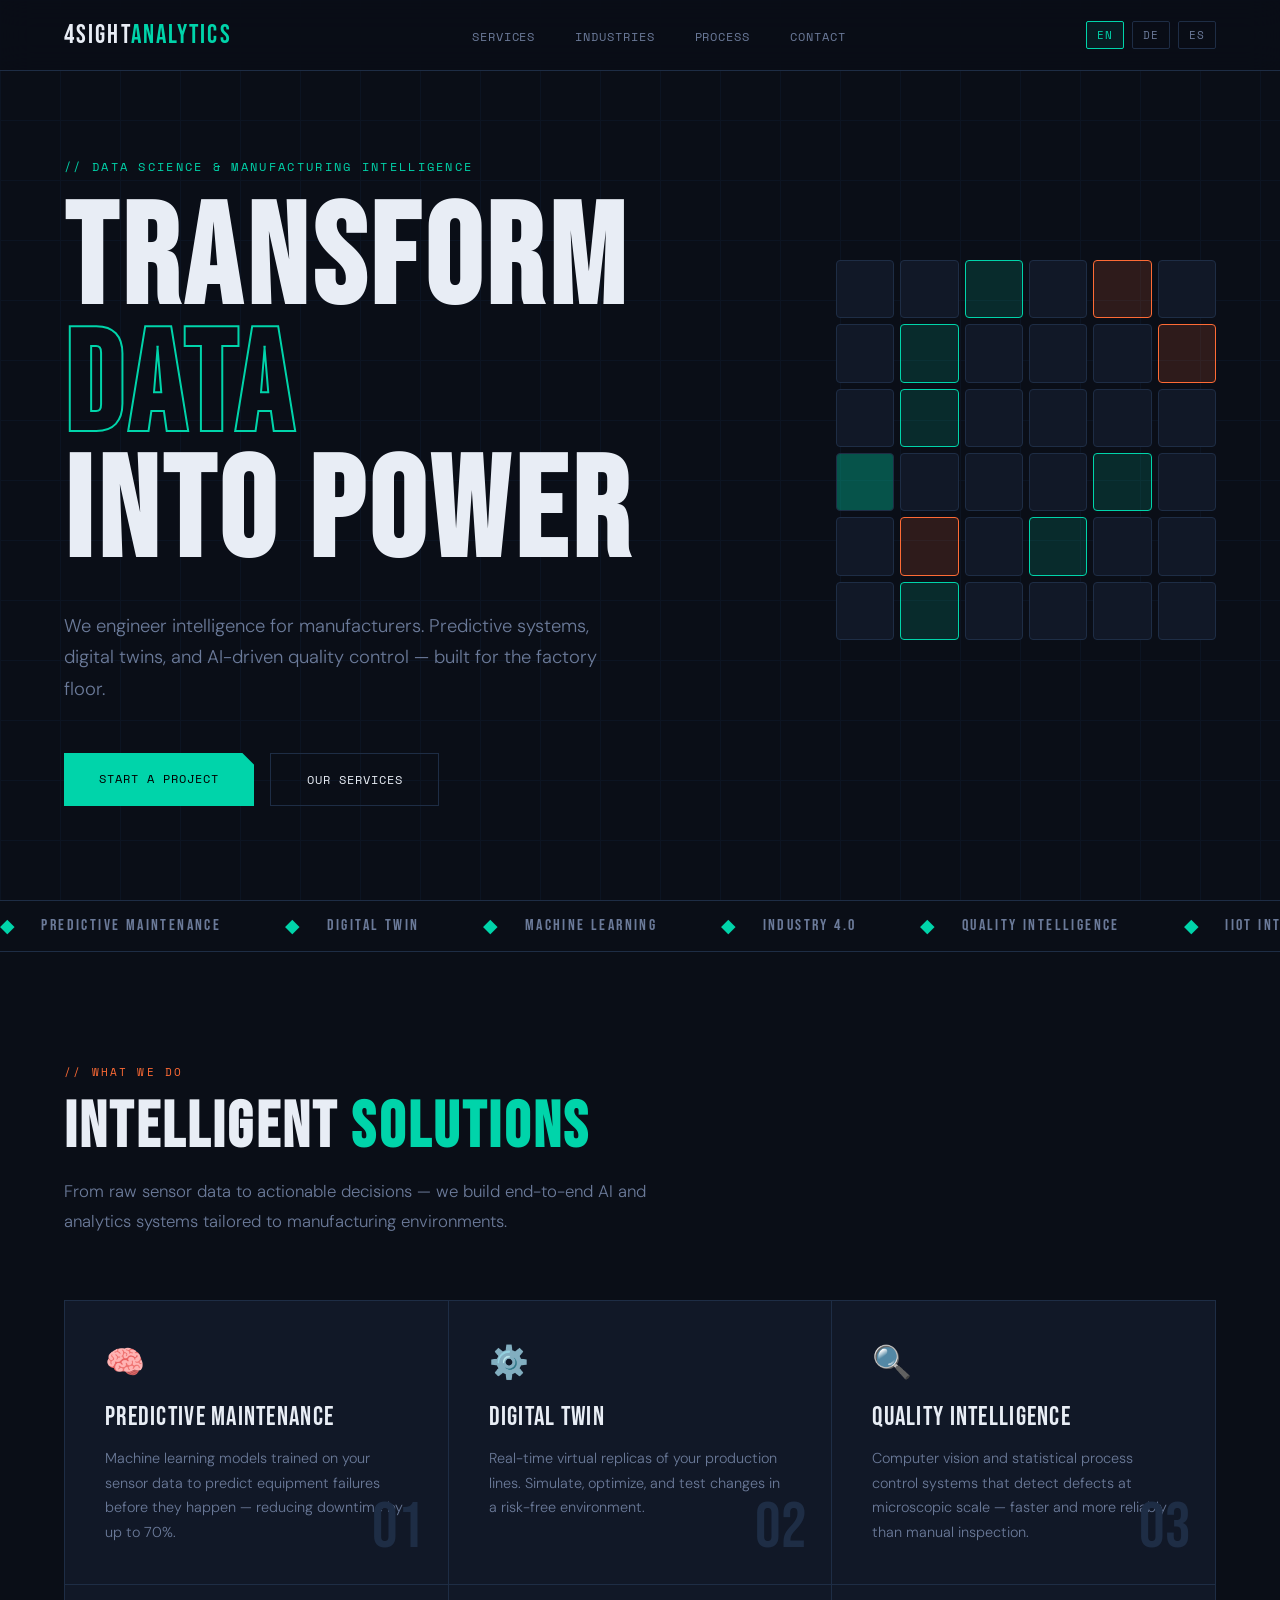
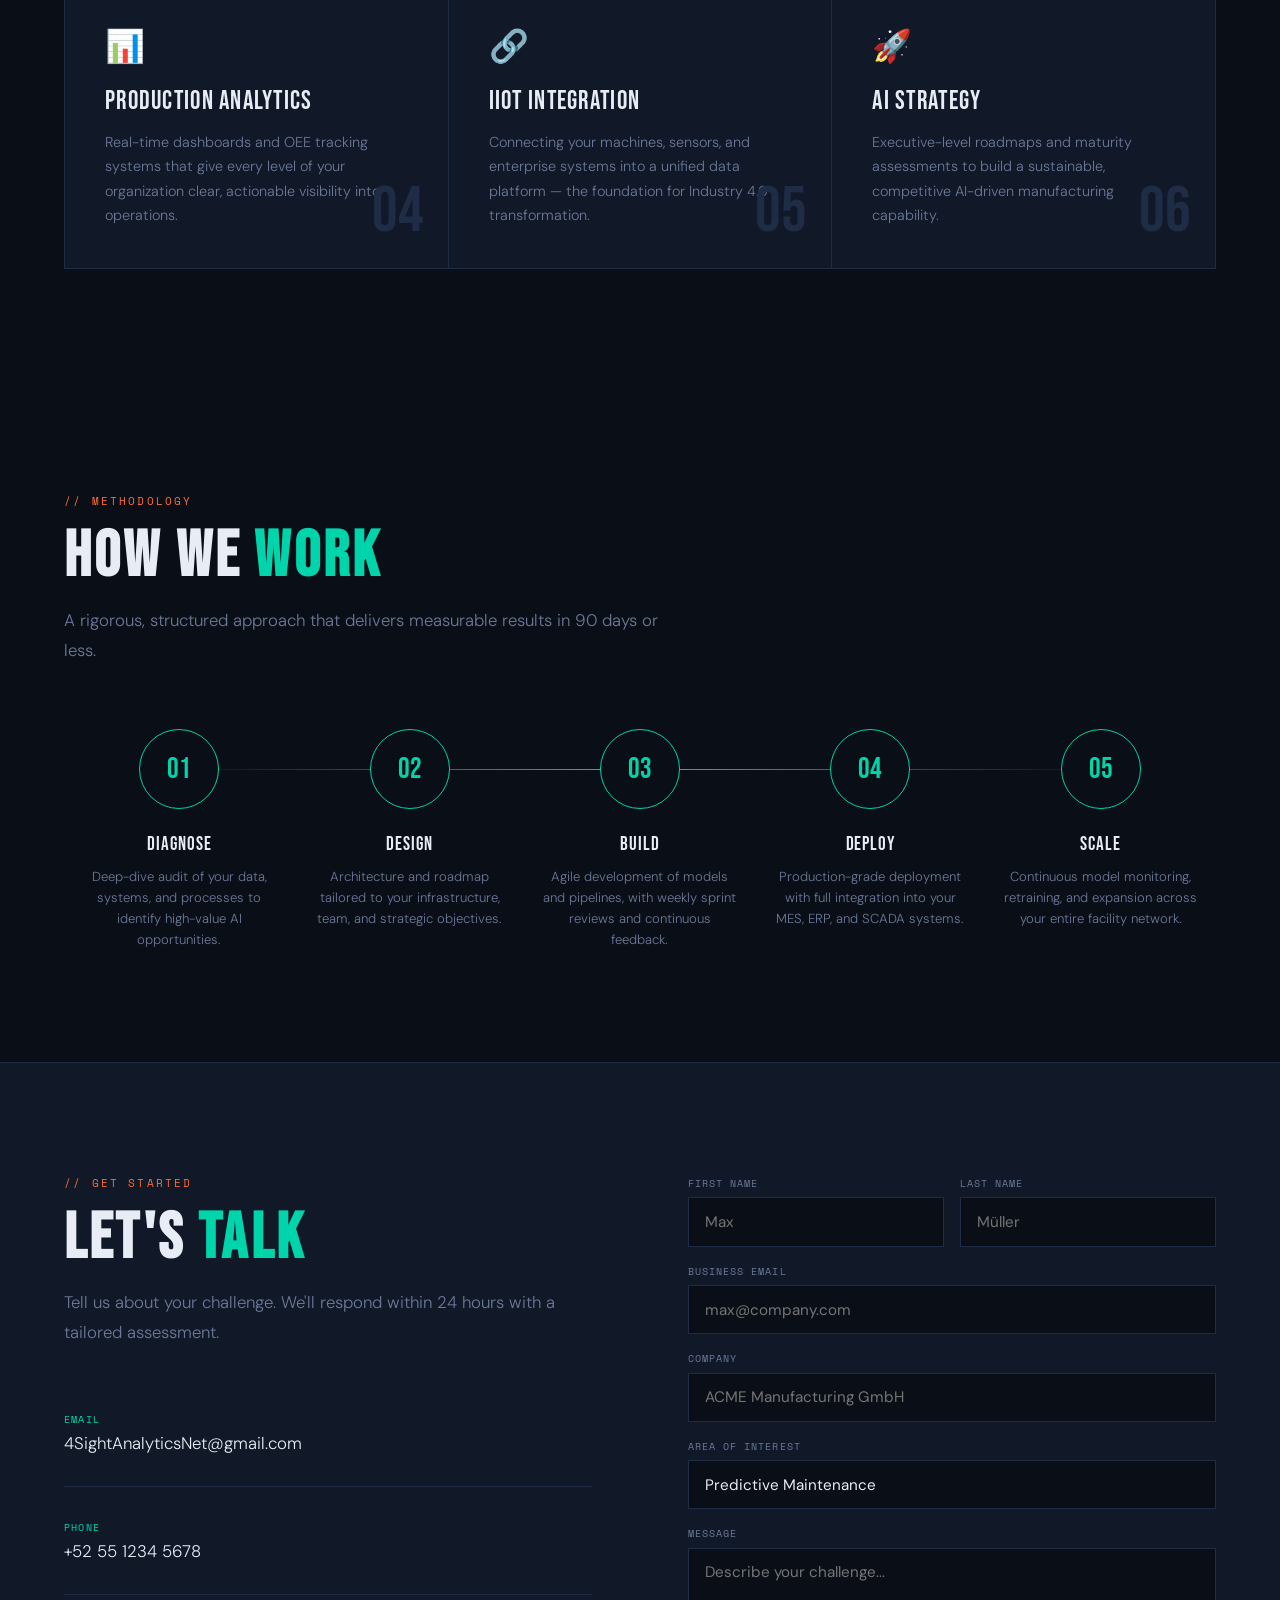
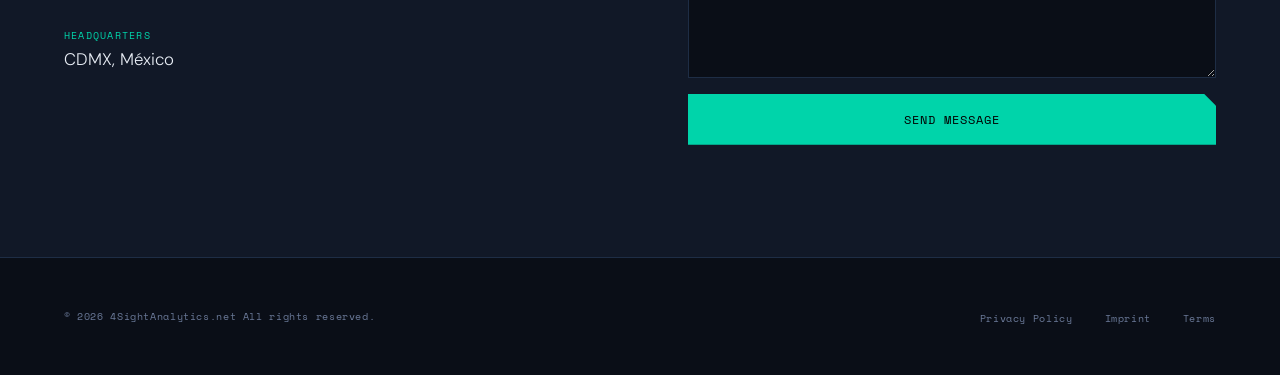
==== index.html @ 8567e9e4 "took away Frankfurt Headquarter, separated rool rental" ====
<!DOCTYPE html>
<html lang="en">
<head>
<meta charset="UTF-8">
<meta name="viewport" content="width=device-width, initial-scale=1.0">
<title>4SightAnalytics | Data Science & Manufacturing Intelligence</title>
<link rel="preconnect" href="https://fonts.googleapis.com">
<link href="https://fonts.googleapis.com/css2?family=Bebas+Neue&family=DM+Sans:ital,wght@0,300;0,400;0,500;1,300&family=Space+Mono:wght@400;700&display=swap" rel="stylesheet">
<link rel="stylesheet" href="css/styles.css" />
</head>
<body>

<!-- NAV -->
<nav>
  <div class="logo">4SIGHT<span>Analytics</span></div>
  <ul>
    <li><a href="#services" data-i18n="nav.services">Services</a></li>
    <li><a href="#industries" data-i18n="nav.industries">Industries</a></li>
    <li><a href="#process" data-i18n="nav.process">Process</a></li>
    <li><a href="#contact" data-i18n="nav.contact">Contact</a></li>
  </ul>
  <div class="lang-switcher">
    <button class="lang-btn active" onclick="setLang('en')">EN</button>
    <button class="lang-btn" onclick="setLang('de')">DE</button>
    <button class="lang-btn" onclick="setLang('es')">ES</button>
  </div>
</nav>

<!-- HERO -->
<section id="hero">
  <p class="hero-tag" data-i18n="hero.tag">// Data Science & Manufacturing Intelligence</p>
  <h1 data-i18n-html="hero.h1">TRANSFORM<br><em>DATA</em><br>INTO POWER</h1>
  <p class="hero-sub" data-i18n="hero.sub">We engineer intelligence for manufacturers. Predictive systems, digital twins, and AI-driven quality control — built for the factory floor.</p>
  <div class="hero-ctas">
    <a href="#contact" class="btn-primary" data-i18n="hero.cta1">Start a Project</a>
    <a href="#services" class="btn-outline" data-i18n="hero.cta2">Our Services</a>
  </div>

  <!-- Animated hex grid -->
  <div class="hero-visual">
    <div class="hex-grid" id="hexGrid"></div>
  </div>
</section>

<!-- STATS BAR 
<div class="stats-bar">
  <div class="stat-item" style="--d:0.2s">
    <span class="stat-num">98%</span>
    <span class="stat-label" data-i18n="stats.accuracy">Prediction Accuracy</span>
  </div>
  <div class="stat-item" style="--d:0.35s">
    <span class="stat-num">12+</span>
    <span class="stat-label" data-i18n="stats.years">Years Experience</span>
  </div>
  <div class="stat-item" style="--d:0.5s">
    <span class="stat-num">240</span>
    <span class="stat-label" data-i18n="stats.projects">Projects Delivered</span>
  </div>
  <div class="stat-item" style="--d:0.65s">
    <span class="stat-num">4×</span>
    <span class="stat-label" data-i18n="stats.roi">Average ROI</span>
  </div>
</div>
-->
<!-- TICKER -->
<div class="ticker-wrap">
  <div class="ticker" id="ticker"></div>
</div>

<!-- SERVICES -->
<section id="services">
  <div class="section-tag" data-i18n="services.tag">// What We Do</div>
  <h2 data-i18n-html="services.h2">INTELLIGENT <span>SOLUTIONS</span></h2>
  <p class="section-intro reveal" data-i18n="services.intro">From raw sensor data to actionable decisions — we build end-to-end AI and analytics systems tailored to manufacturing environments.</p>

  <div class="services-grid">
    <div class="service-card reveal">
      <span class="service-icon">🧠</span>
      <div class="service-title" data-i18n="services.s1.title">Predictive Maintenance</div>
      <p class="service-desc" data-i18n="services.s1.desc">Machine learning models trained on your sensor data to predict equipment failures before they happen — reducing downtime by up to 70%.</p>
      <span class="service-num">01</span>
    </div>
    <div class="service-card reveal">
      <span class="service-icon">⚙️</span>
      <div class="service-title" data-i18n="services.s2.title">Digital Twin</div>
      <p class="service-desc" data-i18n="services.s2.desc">Real-time virtual replicas of your production lines. Simulate, optimize, and test changes in a risk-free environment.</p>
      <span class="service-num">02</span>
    </div>
    <div class="service-card reveal">
      <span class="service-icon">🔍</span>
      <div class="service-title" data-i18n="services.s3.title">Quality Intelligence</div>
      <p class="service-desc" data-i18n="services.s3.desc">Computer vision and statistical process control systems that detect defects at microscopic scale — faster and more reliably than manual inspection.</p>
      <span class="service-num">03</span>
    </div>
    <div class="service-card reveal">
      <span class="service-icon">📊</span>
      <div class="service-title" data-i18n="services.s4.title">Production Analytics</div>
      <p class="service-desc" data-i18n="services.s4.desc">Real-time dashboards and OEE tracking systems that give every level of your organization clear, actionable visibility into operations.</p>
      <span class="service-num">04</span>
    </div>
    <div class="service-card reveal">
      <span class="service-icon">🔗</span>
      <div class="service-title" data-i18n="services.s5.title">IIoT Integration</div>
      <p class="service-desc" data-i18n="services.s5.desc">Connecting your machines, sensors, and enterprise systems into a unified data platform — the foundation for Industry 4.0 transformation.</p>
      <span class="service-num">05</span>
    </div>
    <div class="service-card reveal">
      <span class="service-icon">🚀</span>
      <div class="service-title" data-i18n="services.s6.title">AI Strategy</div>
      <p class="service-desc" data-i18n="services.s6.desc">Executive-level roadmaps and maturity assessments to build a sustainable, competitive AI-driven manufacturing capability.</p>
      <span class="service-num">06</span>
    </div>
  </div>
</section>

<!-- INDUSTRIES 
<section id="industries">
  <div class="industries-layout">
    <div>
      <div class="section-tag" data-i18n="industries.tag">// Sectors</div>
      <h2 data-i18n-html="industries.h2">INDUSTRY <span>FOCUS</span></h2>
      <p class="section-intro reveal" data-i18n="industries.intro">Deep domain expertise across the most data-intensive manufacturing verticals.</p>
      <ul class="industry-list">
        <li class="industry-item reveal">
          <div class="industry-dot"></div>
          <span class="industry-name" data-i18n="ind.auto">Automotive</span>
          <span class="industry-tag">OEM / TIER 1</span>
        </li>
        <li class="industry-item reveal">
          <div class="industry-dot"></div>
          <span class="industry-name" data-i18n="ind.aero">Aerospace</span>
          <span class="industry-tag">AS9100</span>
        </li>
        <li class="industry-item reveal">
          <div class="industry-dot"></div>
          <span class="industry-name" data-i18n="ind.pharma">Pharma & MedTech</span>
          <span class="industry-tag">FDA / GMP</span>
        </li>
        <li class="industry-item reveal">
          <div class="industry-dot"></div>
          <span class="industry-name" data-i18n="ind.energy">Energy & Utilities</span>
          <span class="industry-tag">IEC 61850</span>
        </li>
        <li class="industry-item reveal">
          <div class="industry-dot"></div>
          <span class="industry-name" data-i18n="ind.semicon">Semiconductor</span>
          <span class="industry-tag">SEMI E10</span>
        </li>
        <li class="industry-item reveal">
          <div class="industry-dot"></div>
          <span class="industry-name" data-i18n="ind.fmcg">FMCG</span>
          <span class="industry-tag">CPG</span>
        </li>
      </ul>
    </div>
    <div class="chart-visual reveal">
      <p class="section-tag" style="margin-bottom:1.5rem" data-i18n="chart.title">// Avg. Efficiency Gains</p>
      <div class="chart-bar-group">
        <span class="chart-label" data-i18n="chart.oee">OEE Improvement</span>
        <div class="chart-bar-track"><div class="chart-bar-fill" style="--w:82%;--d:0.2s"><span class="chart-bar-val">+82%</span></div></div>
      </div>
      <div class="chart-bar-group">
        <span class="chart-label" data-i18n="chart.downtime">Downtime Reduction</span>
        <div class="chart-bar-track"><div class="chart-bar-fill" style="--w:70%;--d:0.4s"><span class="chart-bar-val">−70%</span></div></div>
      </div>
      <div class="chart-bar-group">
        <span class="chart-label" data-i18n="chart.defects">Defect Rate Reduction</span>
        <div class="chart-bar-track"><div class="chart-bar-fill orange" style="--w:65%;--d:0.6s"><span class="chart-bar-val">−65%</span></div></div>
      </div>
      <div class="chart-bar-group">
        <span class="chart-label" data-i18n="chart.cost">Maintenance Cost Savings</span>
        <div class="chart-bar-track"><div class="chart-bar-fill" style="--w:55%;--d:0.8s"><span class="chart-bar-val">−55%</span></div></div>
      </div>
      <div class="chart-bar-group">
        <span class="chart-label" data-i18n="chart.throughput">Throughput Increase</span>
        <div class="chart-bar-track"><div class="chart-bar-fill orange" style="--w:45%;--d:1s"><span class="chart-bar-val">+45%</span></div></div>
      </div>
    </div>
  </div>
</section>
-->
<!-- PROCESS -->
<section id="process">
  <div class="section-tag" data-i18n="process.tag">// Methodology</div>
  <h2 data-i18n-html="process.h2">HOW WE <span>WORK</span></h2>
  <p class="section-intro reveal" data-i18n="process.intro">A rigorous, structured approach that delivers measurable results in 90 days or less.</p>

  <div class="process-steps">
    <div class="process-step reveal">
      <div class="step-circle">01</div>
      <div class="step-title" data-i18n="proc.s1">Diagnose</div>
      <p class="step-desc" data-i18n="proc.d1">Deep-dive audit of your data, systems, and processes to identify high-value AI opportunities.</p>
    </div>
    <div class="process-step reveal">
      <div class="step-circle">02</div>
      <div class="step-title" data-i18n="proc.s2">Design</div>
      <p class="step-desc" data-i18n="proc.d2">Architecture and roadmap tailored to your infrastructure, team, and strategic objectives.</p>
    </div>
    <div class="process-step reveal">
      <div class="step-circle">03</div>
      <div class="step-title" data-i18n="proc.s3">Build</div>
      <p class="step-desc" data-i18n="proc.d3">Agile development of models and pipelines, with weekly sprint reviews and continuous feedback.</p>
    </div>
    <div class="process-step reveal">
      <div class="step-circle">04</div>
      <div class="step-title" data-i18n="proc.s4">Deploy</div>
      <p class="step-desc" data-i18n="proc.d4">Production-grade deployment with full integration into your MES, ERP, and SCADA systems.</p>
    </div>
    <div class="process-step reveal">
      <div class="step-circle">05</div>
      <div class="step-title" data-i18n="proc.s5">Scale</div>
      <p class="step-desc" data-i18n="proc.d5">Continuous model monitoring, retraining, and expansion across your entire facility network.</p>
    </div>
  </div>
</section>

<!-- CONTACT -->
<section id="contact">
  <div class="contact-layout">
    <div>
      <div class="section-tag" data-i18n="contact.tag">// Get Started</div>
      <h2 data-i18n-html="contact.h2">LET'S <span>TALK</span></h2>
      <p class="section-intro" data-i18n="contact.intro">Tell us about your challenge. We'll respond within 24 hours with a tailored assessment.</p>
      <div class="contact-info">
        <div class="contact-info-item">
          <span class="info-label" data-i18n="contact.email_label">Email</span>
          <span class="info-val">4SightAnalyticsNet@gmail.com</span>
        </div>
        <div class="contact-info-item">
          <span class="info-label" data-i18n="contact.phone_label">Phone</span>
          <span class="info-val">+52 55 1234 5678</span>
        </div>
        <div class="contact-info-item">
          <span class="info-label" data-i18n="contact.hq_label">Headquarters</span>
          <span class="info-val">CDMX, México</span>
        </div>
      </div>
    </div>
    <form class="contact-form" onsubmit="handleSubmit(event)">
      <div class="form-row">
        <div class="form-group">
          <label data-i18n="form.fname">First Name</label>
          <input type="text" placeholder="Max" required>
        </div>
        <div class="form-group">
          <label data-i18n="form.lname">Last Name</label>
          <input type="text" placeholder="Müller" required>
        </div>
      </div>
      <div class="form-group">
        <label data-i18n="form.email">Business Email</label>
        <input type="email" placeholder="max@company.com" required>
      </div>
      <div class="form-group">
        <label data-i18n="form.company">Company</label>
        <input type="text" placeholder="ACME Manufacturing GmbH">
      </div>
      <div class="form-group">
        <label data-i18n="form.interest">Area of Interest</label>
        <select>
          <option data-i18n="form.opt1">Predictive Maintenance</option>
          <option data-i18n="form.opt2">Quality Intelligence</option>
          <option data-i18n="form.opt3">Digital Twin</option>
          <option data-i18n="form.opt4">IIoT Integration</option>
          <option data-i18n="form.opt5">AI Strategy</option>
          <option data-i18n="form.opt6">Other</option>
        </select>
      </div>
      <div class="form-group">
        <label data-i18n="form.message">Message</label>
        <textarea placeholder="Describe your challenge..." data-i18n-placeholder="form.placeholder"></textarea>
      </div>
      <button type="submit" class="btn-primary" data-i18n="form.submit">Send Message</button>
    </form>
  </div>
</section>

<!-- FOOTER -->
<footer>
  <span class="footer-copy">© 2026 4SightAnalytics.net <span data-i18n="footer.rights">All rights reserved.</span></span>
  <ul class="footer-links">
    <li><a href="#" data-i18n="footer.privacy">Privacy Policy</a></li>
    <li><a href="#" data-i18n="footer.imprint">Imprint</a></li>
    <li><a href="#" data-i18n="footer.terms">Terms</a></li>
  </ul>
</footer>

<script>
// ---- I18N DATA ----
const translations = {
  en: {
    "nav.services": "Services",
    "nav.industries": "Industries",
    "nav.process": "Process",
    "nav.contact": "Contact",
    "hero.tag": "// Data Science & Manufacturing Intelligence",
    "hero.h1": "TRANSFORM<br><em>DATA</em><br>INTO POWER",
    "hero.sub": "We engineer intelligence for manufacturers. Predictive systems, digital twins, and AI-driven quality control — built for the factory floor.",
    "hero.cta1": "Start a Project",
    "hero.cta2": "Our Services",
    "stats.accuracy": "Prediction Accuracy",
    "stats.years": "Years Experience",
    "stats.projects": "Projects Delivered",
    "stats.roi": "Average ROI",
    "services.tag": "// What We Do",
    "services.h2": "INTELLIGENT <span>SOLUTIONS</span>",
    "services.intro": "From raw sensor data to actionable decisions — we build end-to-end AI and analytics systems tailored to manufacturing environments.",
    "services.s1.title": "Predictive Maintenance",
    "services.s1.desc": "Machine learning models trained on your sensor data to predict equipment failures before they happen — reducing downtime by up to 70%.",
    "services.s2.title": "Digital Twin",
    "services.s2.desc": "Real-time virtual replicas of your production lines. Simulate, optimize, and test changes in a risk-free environment.",
    "services.s3.title": "Quality Intelligence",
    "services.s3.desc": "Computer vision and statistical process control systems that detect defects at microscopic scale — faster and more reliably than manual inspection.",
    "services.s4.title": "Production Analytics",
    "services.s4.desc": "Real-time dashboards and OEE tracking systems that give every level of your organization clear, actionable visibility into operations.",
    "services.s5.title": "IIoT Integration",
    "services.s5.desc": "Connecting your machines, sensors, and enterprise systems into a unified data platform — the foundation for Industry 4.0 transformation.",
    "services.s6.title": "AI Strategy",
    "services.s6.desc": "Executive-level roadmaps and maturity assessments to build a sustainable, competitive AI-driven manufacturing capability.",
    "industries.tag": "// Sectors",
    "industries.h2": "INDUSTRY <span>FOCUS</span>",
    "industries.intro": "Deep domain expertise across the most data-intensive manufacturing verticals.",
    "ind.auto": "Automotive",
    "ind.aero": "Aerospace",
    "ind.pharma": "Pharma & MedTech",
    "ind.energy": "Energy & Utilities",
    "ind.semicon": "Semiconductor",
    "ind.fmcg": "FMCG",
    "chart.title": "// Avg. Efficiency Gains",
    "chart.oee": "OEE Improvement",
    "chart.downtime": "Downtime Reduction",
    "chart.defects": "Defect Rate Reduction",
    "chart.cost": "Maintenance Cost Savings",
    "chart.throughput": "Throughput Increase",
    "process.tag": "// Methodology",
    "process.h2": "HOW WE <span>WORK</span>",
    "process.intro": "A rigorous, structured approach that delivers measurable results in 90 days or less.",
    "proc.s1": "Diagnose", "proc.d1": "Deep-dive audit of your data, systems, and processes to identify high-value AI opportunities.",
    "proc.s2": "Design", "proc.d2": "Architecture and roadmap tailored to your infrastructure, team, and strategic objectives.",
    "proc.s3": "Build", "proc.d3": "Agile development of models and pipelines, with weekly sprint reviews and continuous feedback.",
    "proc.s4": "Deploy", "proc.d4": "Production-grade deployment with full integration into your MES, ERP, and SCADA systems.",
    "proc.s5": "Scale", "proc.d5": "Continuous model monitoring, retraining, and expansion across your entire facility network.",
    "contact.tag": "// Get Started",
    "contact.h2": "LET'S <span>TALK</span>",
    "contact.intro": "Tell us about your challenge. We'll respond within 24 hours with a tailored assessment.",
    "contact.email_label": "Email",
    "contact.phone_label": "Phone",
    "contact.hq_label": "Headquarters",
    "form.fname": "First Name", "form.lname": "Last Name",
    "form.email": "Business Email", "form.company": "Company",
    "form.interest": "Area of Interest",
    "form.opt1": "Predictive Maintenance", "form.opt2": "Quality Intelligence",
    "form.opt3": "Digital Twin", "form.opt4": "IIoT Integration",
    "form.opt5": "AI Strategy", "form.opt6": "Other",
    "form.message": "Message", "form.placeholder": "Describe your challenge...",
    "form.submit": "Send Message",
    "footer.rights": "All rights reserved.",
    "footer.privacy": "Privacy Policy", "footer.imprint": "Imprint", "footer.terms": "Terms"
  },
  de: {
    "nav.services": "Leistungen",
    "nav.industries": "Branchen",
    "nav.process": "Vorgehen",
    "nav.contact": "Kontakt",
    "hero.tag": "// Data Science & Fertigungstechnik",
    "hero.h1": "DATEN IN<br><em>STÄRKE</em><br>VERWANDELN",
    "hero.sub": "Wir entwickeln KI-Lösungen für Fertigungsunternehmen. Prädiktive Systeme, digitale Zwillinge und KI-gestützte Qualitätskontrolle — direkt aus der Praxis.",
    "hero.cta1": "Projekt starten",
    "hero.cta2": "Unsere Leistungen",
    "stats.accuracy": "Vorhersagegenauigkeit",
    "stats.years": "Jahre Erfahrung",
    "stats.projects": "Abgeschlossene Projekte",
    "stats.roi": "Durchschnittlicher ROI",
    "services.tag": "// Was wir tun",
    "services.h2": "INTELLIGENTE <span>LÖSUNGEN</span>",
    "services.intro": "Von Rohdaten bis zur Entscheidung — wir bauen durchgängige KI- und Analysesysteme für die Fertigungsindustrie.",
    "services.s1.title": "Vorausschauende Wartung",
    "services.s1.desc": "Machine-Learning-Modelle, trainiert auf Ihren Sensordaten, prognostizieren Anlagenausfälle bevor sie auftreten — bis zu 70 % weniger Stillstandzeiten.",
    "services.s2.title": "Digitaler Zwilling",
    "services.s2.desc": "Virtuelle Echtzeit-Abbilder Ihrer Produktionslinien. Simulieren, optimieren und testen Sie Veränderungen risikofrei.",
    "services.s3.title": "Qualitätsintelligenz",
    "services.s3.desc": "Computer-Vision- und SPC-Systeme, die Defekte auf mikroskopischer Ebene erkennen — schneller und zuverlässiger als manuelle Inspektion.",
    "services.s4.title": "Produktionsanalytik",
    "services.s4.desc": "Echtzeit-Dashboards und OEE-Tracking-Systeme für klare, handlungsfähige Transparenz auf allen Unternehmensebenen.",
    "services.s5.title": "IIoT-Integration",
    "services.s5.desc": "Verbindung Ihrer Maschinen, Sensoren und ERP-Systeme zu einer einheitlichen Datenplattform — die Grundlage für Industrie 4.0.",
    "services.s6.title": "KI-Strategie",
    "services.s6.desc": "Roadmaps und Reifegradbewertungen auf Führungsebene für eine nachhaltige, wettbewerbsfähige KI-Kompetenz.",
    "industries.tag": "// Sektoren",
    "industries.h2": "BRANCHEN <span>FOKUS</span>",
    "industries.intro": "Tiefes Domänenwissen in den datenintensivsten Fertigungsbranchen.",
    "ind.auto": "Automobilindustrie",
    "ind.aero": "Luft- und Raumfahrt",
    "ind.pharma": "Pharma & Medizintechnik",
    "ind.energy": "Energie & Versorgung",
    "ind.semicon": "Halbleiter",
    "ind.fmcg": "FMCG",
    "chart.title": "// Ø Effizienzgewinne",
    "chart.oee": "OEE-Verbesserung",
    "chart.downtime": "Stillstandsreduktion",
    "chart.defects": "Fehlerrate Reduktion",
    "chart.cost": "Wartungskosten Einsparung",
    "chart.throughput": "Durchsatzsteigerung",
    "process.tag": "// Methodik",
    "process.h2": "WIE WIR <span>ARBEITEN</span>",
    "process.intro": "Ein rigoroser, strukturierter Ansatz, der messbare Ergebnisse in 90 Tagen oder weniger liefert.",
    "proc.s1": "Diagnose", "proc.d1": "Tiefe Analyse Ihrer Daten, Systeme und Prozesse zur Identifikation der wertvollsten KI-Potenziale.",
    "proc.s2": "Konzept", "proc.d2": "Architektur und Roadmap, maßgeschneidert auf Ihre Infrastruktur, Ihr Team und Ihre strategischen Ziele.",
    "proc.s3": "Entwicklung", "proc.d3": "Agile Entwicklung von Modellen und Pipelines mit wöchentlichen Sprint-Reviews und kontinuierlichem Feedback.",
    "proc.s4": "Einführung", "proc.d4": "Produktionsreife Bereitstellung mit vollständiger Integration in Ihre MES-, ERP- und SCADA-Systeme.",
    "proc.s5": "Skalierung", "proc.d5": "Kontinuierliches Modell-Monitoring, Nachtraining und Ausweitung über Ihr gesamtes Werknetz.",
    "contact.tag": "// Jetzt starten",
    "contact.h2": "SPRECHEN WIR <span>MITEINANDER</span>",
    "contact.intro": "Schildern Sie uns Ihre Herausforderung. Wir melden uns innerhalb von 24 Stunden mit einer maßgeschneiderten Einschätzung.",
    "contact.email_label": "E-Mail",
    "contact.phone_label": "Telefon",
    "contact.hq_label": "Standorte",
    "form.fname": "Vorname", "form.lname": "Nachname",
    "form.email": "Geschäftliche E-Mail", "form.company": "Unternehmen",
    "form.interest": "Interessensgebiet",
    "form.opt1": "Vorausschauende Wartung", "form.opt2": "Qualitätsintelligenz",
    "form.opt3": "Digitaler Zwilling", "form.opt4": "IIoT-Integration",
    "form.opt5": "KI-Strategie", "form.opt6": "Sonstiges",
    "form.message": "Nachricht", "form.placeholder": "Beschreiben Sie Ihre Herausforderung...",
    "form.submit": "Nachricht senden",
    "footer.rights": "Alle Rechte vorbehalten.",
    "footer.privacy": "Datenschutz", "footer.imprint": "Impressum", "footer.terms": "AGB"
  },
  es: {
    "nav.services": "Servicios",
    "nav.industries": "Sectores",
    "nav.process": "Metodología",
    "nav.contact": "Contacto",
    "hero.tag": "// Ciencia de Datos & Tecnología de Fabricación",
    "hero.h1": "CONVIERTE <em>DATOS</em><br>EN PODER",
    "hero.sub": "Desarrollamos inteligencia para fabricantes. Sistemas predictivos, gemelos digitales y control de calidad con IA — diseñados para la planta industrial.",
    "hero.cta1": "Iniciar Proyecto",
    "hero.cta2": "Nuestros Servicios",
    "stats.accuracy": "Precisión Predictiva",
    "stats.years": "Años de Experiencia",
    "stats.projects": "Proyectos Entregados",
    "stats.roi": "ROI Promedio",
    "services.tag": "// Lo que hacemos",
    "services.h2": "SOLUCIONES <span>INTELIGENTES</span>",
    "services.intro": "De datos brutos a decisiones accionables — construimos sistemas de IA y analítica de extremo a extremo para entornos de fabricación.",
    "services.s1.title": "Mantenimiento Predictivo",
    "services.s1.desc": "Modelos de machine learning entrenados con sus datos de sensores para predecir fallos de equipos antes de que ocurran — reduciendo el tiempo de inactividad hasta un 70%.",
    "services.s2.title": "Gemelo Digital",
    "services.s2.desc": "Réplicas virtuales en tiempo real de sus líneas de producción. Simule, optimice y pruebe cambios en un entorno sin riesgos.",
    "services.s3.title": "Inteligencia de Calidad",
    "services.s3.desc": "Sistemas de visión artificial y control estadístico de procesos que detectan defectos a escala microscópica — más rápido y fiable que la inspección manual.",
    "services.s4.title": "Analítica de Producción",
    "services.s4.desc": "Dashboards en tiempo real y seguimiento OEE que brindan a cada nivel de su organización visibilidad clara y accionable.",
    "services.s5.title": "Integración IIoT",
    "services.s5.desc": "Conectamos sus máquinas, sensores y sistemas empresariales en una plataforma de datos unificada — la base para la transformación Industria 4.0.",
    "services.s6.title": "Estrategia de IA",
    "services.s6.desc": "Hojas de ruta y evaluaciones de madurez a nivel ejecutivo para construir una capacidad de fabricación impulsada por IA sostenible y competitiva.",
    "industries.tag": "// Sectores",
    "industries.h2": "FOCO EN <span>INDUSTRIA</span>",
    "industries.intro": "Profundo conocimiento de dominio en los sectores de fabricación más intensivos en datos.",
    "ind.auto": "Automoción",
    "ind.aero": "Aeroespacial",
    "ind.pharma": "Farma & MedTech",
    "ind.energy": "Energía & Utilities",
    "ind.semicon": "Semiconductores",
    "ind.fmcg": "Bienes de Consumo",
    "chart.title": "// Ganancias Promedio de Eficiencia",
    "chart.oee": "Mejora OEE",
    "chart.downtime": "Reducción de Paradas",
    "chart.defects": "Reducción Tasa de Defectos",
    "chart.cost": "Ahorro en Mantenimiento",
    "chart.throughput": "Aumento de Throughput",
    "process.tag": "// Metodología",
    "process.h2": "CÓMO <span>TRABAJAMOS</span>",
    "process.intro": "Un enfoque riguroso y estructurado que entrega resultados medibles en 90 días o menos.",
    "proc.s1": "Diagnóstico", "proc.d1": "Auditoría profunda de sus datos, sistemas y procesos para identificar oportunidades de alto valor con IA.",
    "proc.s2": "Diseño", "proc.d2": "Arquitectura y hoja de ruta adaptadas a su infraestructura, equipo y objetivos estratégicos.",
    "proc.s3": "Desarrollo", "proc.d3": "Desarrollo ágil de modelos y pipelines con revisiones semanales de sprint y feedback continuo.",
    "proc.s4": "Despliegue", "proc.d4": "Implementación en producción con integración completa en sus sistemas MES, ERP y SCADA.",
    "proc.s5": "Escala", "proc.d5": "Monitoreo continuo del modelo, reentrenamiento y expansión a través de toda su red de instalaciones.",
    "contact.tag": "// Empecemos",
    "contact.h2": "HABLEMOS <span>HOY</span>",
    "contact.intro": "Cuéntenos su desafío. Responderemos en 24 horas con una evaluación personalizada.",
    "contact.email_label": "Email",
    "contact.phone_label": "Teléfono",
    "contact.hq_label": "Sede",
    "form.fname": "Nombre", "form.lname": "Apellido",
    "form.email": "Email Corporativo", "form.company": "Empresa",
    "form.interest": "Área de Interés",
    "form.opt1": "Mantenimiento Predictivo", "form.opt2": "Inteligencia de Calidad",
    "form.opt3": "Gemelo Digital", "form.opt4": "Integración IIoT",
    "form.opt5": "Estrategia de IA", "form.opt6": "Otro",
    "form.message": "Mensaje", "form.placeholder": "Describa su desafío...",
    "form.submit": "Enviar Mensaje",
    "footer.rights": "Todos los derechos reservados.",
    "footer.privacy": "Política de Privacidad", "footer.imprint": "Aviso Legal", "footer.terms": "Condiciones"
  }
};

// Ticker content per language
const tickerContent = {
  en: ["Predictive Maintenance", "Digital Twin", "Machine Learning", "Industry 4.0", "Quality Intelligence", "IIoT Integration", "Data Science", "Computer Vision", "OEE Optimization", "AI Strategy"],
  de: ["Vorausschauende Wartung", "Digitaler Zwilling", "Machine Learning", "Industrie 4.0", "Qualitätsintelligenz", "IIoT-Integration", "Data Science", "Computer Vision", "OEE-Optimierung", "KI-Strategie"],
  es: ["Mantenimiento Predictivo", "Gemelo Digital", "Machine Learning", "Industria 4.0", "Inteligencia de Calidad", "Integración IIoT", "Ciencia de Datos", "Visión Artificial", "Optimización OEE", "Estrategia IA"]
};

let currentLang = 'en';

function setLang(lang) {
  currentLang = lang;
  document.querySelectorAll('.lang-btn').forEach(b => b.classList.remove('active'));
  document.querySelectorAll('.lang-btn').forEach(b => {
    if (b.textContent.toLowerCase() === lang) b.classList.add('active');
  });

  const t = translations[lang];

  // Text elements
  document.querySelectorAll('[data-i18n]').forEach(el => {
    const key = el.getAttribute('data-i18n');
    if (t[key]) el.textContent = t[key];
  });

  // HTML elements
  document.querySelectorAll('[data-i18n-html]').forEach(el => {
    const key = el.getAttribute('data-i18n-html');
    if (t[key]) el.innerHTML = t[key];
  });

  // Placeholder
  document.querySelectorAll('[data-i18n-placeholder]').forEach(el => {
    const key = el.getAttribute('data-i18n-placeholder');
    if (t[key]) el.placeholder = t[key];
  });

  buildTicker(lang);
}

function buildTicker(lang) {
  const words = tickerContent[lang] || tickerContent.en;
  const doubled = [...words, ...words];
  const ticker = document.getElementById('ticker');
  ticker.innerHTML = doubled.map(w => `<div class="ticker-item"><span>◆</span>${w}</div>`).join('');
}

// ---- HEX GRID ----
function buildHexGrid() {
  const grid = document.getElementById('hexGrid');
  const total = 36;
  const accentIndices = [2,7,13,18,22,27,31];
  const accent2Indices = [4,11,25];
  const brightIndices = [18];

  for (let i = 0; i < total; i++) {
    const cell = document.createElement('div');
    cell.className = 'hex-cell';
    if (brightIndices.includes(i)) cell.classList.add('bright');
    else if (accentIndices.includes(i)) cell.classList.add('accent');
    else if (accent2Indices.includes(i)) cell.classList.add('accent2');

    const dur = (2.5 + Math.random() * 3).toFixed(1);
    const del = (Math.random() * 2).toFixed(2);
    cell.style.setProperty('--duration', dur + 's');
    cell.style.setProperty('--delay', del + 's');
    grid.appendChild(cell);
  }
}

// ---- SCROLL REVEAL ----
function initScrollReveal() {
  const observer = new IntersectionObserver(entries => {
    entries.forEach(entry => {
      if (entry.isIntersecting) {
        entry.target.classList.add('visible');
      }
    });
  }, { threshold: 0.12 });

  document.querySelectorAll('.reveal').forEach(el => observer.observe(el));
}

// ---- FORM SUBMIT ----
function handleSubmit(e) {
  e.preventDefault();
  const btn = e.target.querySelector('button[type="submit"]');
  btn.textContent = '✓ Sent!';
  btn.style.background = '#00d4aa';
  setTimeout(() => {
    btn.textContent = translations[currentLang]['form.submit'];
    btn.style.background = '';
    e.target.reset();
  }, 3000);
}

// ---- INIT ----
buildHexGrid();
buildTicker('en');
initScrollReveal();
</script>
</body>
</html>
---- css/styles.css ----
:root {
    --bg: #0a0e17;
    --surface: #111827;
    --accent: #00d4aa;
    --accent2: #ff6b35;
    --text: #e8edf5;
    --muted: #6b7a99;
    --border: #1e2d45;
    --grid: #0f1a2e;
  }

  *, *::before, *::after { box-sizing: border-box; margin: 0; padding: 0; }

  html { scroll-behavior: smooth; }

  body {
    font-family: 'DM Sans', sans-serif;
    background: var(--bg);
    color: var(--text);
    overflow-x: hidden;
  }

  /* GRID BACKGROUND */
  body::before {
    content: '';
    position: fixed;
    inset: 0;
    background-image:
      linear-gradient(var(--grid) 1px, transparent 1px),
      linear-gradient(90deg, var(--grid) 1px, transparent 1px);
    background-size: 60px 60px;
    opacity: 0.5;
    pointer-events: none;
    z-index: 0;
  }

  /* NAV */
  nav {
    position: fixed;
    top: 0; left: 0; right: 0;
    z-index: 100;
    display: flex;
    justify-content: space-between;
    align-items: center;
    padding: 1.2rem 4rem;
    background: rgba(10,14,23,0.85);
    backdrop-filter: blur(16px);
    border-bottom: 1px solid var(--border);
  }

  .logo {
    font-family: 'Bebas Neue', sans-serif;
    font-size: 1.65rem;
    letter-spacing: 0.08em;
    color: var(--text);
  }
  .logo span { color: var(--accent); }

  nav ul {
    display: flex;
    gap: 2.5rem;
    list-style: none;
  }
  nav ul a {
    font-family: 'Space Mono', monospace;
    font-size: 0.72rem;
    color: var(--muted);
    text-decoration: none;
    letter-spacing: 0.08em;
    text-transform: uppercase;
    transition: color 0.2s;
  }
  nav ul a:hover { color: var(--accent); }

  .lang-switcher {
    display: flex;
    gap: 0.5rem;
  }
  .lang-btn {
    font-family: 'Space Mono', monospace;
    font-size: 0.68rem;
    padding: 0.3rem 0.65rem;
    border: 1px solid var(--border);
    background: transparent;
    color: var(--muted);
    cursor: pointer;
    letter-spacing: 0.06em;
    transition: all 0.2s;
    border-radius: 2px;
  }
  .lang-btn:hover, .lang-btn.active {
    border-color: var(--accent);
    color: var(--accent);
    background: rgba(0,212,170,0.08);
  }

  /* HERO */
  #hero {
    position: relative;
    min-height: 100vh;
    display: flex;
    flex-direction: column;
    justify-content: center;
    padding: 8rem 4rem 4rem;
    z-index: 1;
    overflow: hidden;
  }

  .hero-tag {
    font-family: 'Space Mono', monospace;
    font-size: 0.72rem;
    letter-spacing: 0.2em;
    color: var(--accent);
    text-transform: uppercase;
    margin-bottom: 1.5rem;
    opacity: 0;
    animation: fadeUp 0.8s ease 0.2s forwards;
  }

  h1 {
    font-family: 'Bebas Neue', sans-serif;
    font-size: clamp(5rem, 11vw, 11rem);
    line-height: 0.9;
    letter-spacing: 0.04em;
    margin-bottom: 2rem;
    opacity: 0;
    animation: fadeUp 0.8s ease 0.4s forwards;
    max-width: 900px;
  }

  h1 em {
    font-style: normal;
    color: transparent;
    -webkit-text-stroke: 2px var(--accent);
  }

  .hero-sub {
    font-size: 1.15rem;
    font-weight: 300;
    color: var(--muted);
    max-width: 560px;
    line-height: 1.7;
    margin-bottom: 3rem;
    opacity: 0;
    animation: fadeUp 0.8s ease 0.6s forwards;
  }

  .hero-ctas {
    display: flex;
    gap: 1rem;
    flex-wrap: wrap;
    opacity: 0;
    animation: fadeUp 0.8s ease 0.8s forwards;
  }

  .btn-primary {
    font-family: 'Space Mono', monospace;
    font-size: 0.78rem;
    letter-spacing: 0.08em;
    text-transform: uppercase;
    padding: 1rem 2.2rem;
    background: var(--accent);
    color: #000;
    border: none;
    cursor: pointer;
    text-decoration: none;
    display: inline-block;
    transition: all 0.25s;
    clip-path: polygon(0 0, calc(100% - 12px) 0, 100% 12px, 100% 100%, 0 100%);
  }
  .btn-primary:hover {
    background: #00f2c3;
    transform: translateY(-2px);
  }

  .btn-outline {
    font-family: 'Space Mono', monospace;
    font-size: 0.78rem;
    letter-spacing: 0.08em;
    text-transform: uppercase;
    padding: 1rem 2.2rem;
    border: 1px solid var(--border);
    color: var(--text);
    cursor: pointer;
    text-decoration: none;
    display: inline-block;
    transition: all 0.25s;
  }
  .btn-outline:hover {
    border-color: var(--accent);
    color: var(--accent);
  }

  /* Floating data viz */
  .hero-visual {
    position: absolute;
    right: 4rem;
    top: 50%;
    transform: translateY(-50%);
    width: 380px;
    height: 380px;
    opacity: 0;
    animation: fadeIn 1.2s ease 1s forwards;
  }

  .hex-grid {
    display: grid;
    grid-template-columns: repeat(6, 1fr);
    gap: 6px;
    width: 100%;
    height: 100%;
  }

  .hex-cell {
    aspect-ratio: 1;
    background: var(--surface);
    border: 1px solid var(--border);
    border-radius: 4px;
    position: relative;
    overflow: hidden;
    transition: all 0.3s;
    animation: hexPulse var(--duration, 3s) ease-in-out var(--delay, 0s) infinite;
  }

  .hex-cell.accent { background: rgba(0,212,170,0.15); border-color: var(--accent); }
  .hex-cell.accent2 { background: rgba(255,107,53,0.15); border-color: var(--accent2); }
  .hex-cell.bright { background: rgba(0,212,170,0.35); }

  @keyframes hexPulse {
    0%, 100% { opacity: 0.5; }
    50% { opacity: 1; }
  }

  /* STATS BAR */
  .stats-bar {
    position: relative;
    z-index: 1;
    display: grid;
    grid-template-columns: repeat(4, 1fr);
    border-top: 1px solid var(--border);
    border-bottom: 1px solid var(--border);
    background: rgba(17,24,39,0.6);
    backdrop-filter: blur(8px);
  }

  .stat-item {
    padding: 2rem 3rem;
    border-right: 1px solid var(--border);
    opacity: 0;
    animation: fadeUp 0.7s ease var(--d, 0s) forwards;
  }
  .stat-item:last-child { border-right: none; }

  .stat-num {
    font-family: 'Bebas Neue', sans-serif;
    font-size: 3.5rem;
    color: var(--accent);
    line-height: 1;
    display: block;
  }

  .stat-label {
    font-family: 'Space Mono', monospace;
    font-size: 0.68rem;
    letter-spacing: 0.1em;
    color: var(--muted);
    text-transform: uppercase;
    margin-top: 0.3rem;
    display: block;
  }

  /* SECTIONS */
  section {
    position: relative;
    z-index: 1;
    padding: 7rem 4rem;
  }

  .section-tag {
    font-family: 'Space Mono', monospace;
    font-size: 0.68rem;
    letter-spacing: 0.2em;
    color: var(--accent2);
    text-transform: uppercase;
    margin-bottom: 1rem;
  }

  h2 {
    font-family: 'Bebas Neue', sans-serif;
    font-size: clamp(3rem, 5vw, 5rem);
    letter-spacing: 0.05em;
    margin-bottom: 1rem;
    line-height: 1;
  }

  h2 span { color: var(--accent); }

  .section-intro {
    font-size: 1.05rem;
    color: var(--muted);
    max-width: 600px;
    line-height: 1.8;
    font-weight: 300;
    margin-bottom: 4rem;
  }

  /* SERVICES */
  #services .services-grid {
    display: grid;
    grid-template-columns: repeat(3, 1fr);
    gap: 1px;
    background: var(--border);
    border: 1px solid var(--border);
  }

  .service-card {
    background: var(--surface);
    padding: 2.5rem;
    position: relative;
    overflow: hidden;
    transition: background 0.3s;
  }
  .service-card::before {
    content: '';
    position: absolute;
    top: 0; left: 0;
    width: 3px;
    height: 0;
    background: var(--accent);
    transition: height 0.4s ease;
  }
  .service-card:hover::before { height: 100%; }
  .service-card:hover { background: rgba(17,24,39,0.9); }

  .service-icon {
    font-size: 2rem;
    margin-bottom: 1.2rem;
    display: block;
  }

  .service-title {
    font-family: 'Bebas Neue', sans-serif;
    font-size: 1.6rem;
    letter-spacing: 0.05em;
    margin-bottom: 0.8rem;
    color: var(--text);
  }

  .service-desc {
    font-size: 0.9rem;
    color: var(--muted);
    line-height: 1.7;
    font-weight: 300;
  }

  .service-num {
    position: absolute;
    bottom: 1.5rem;
    right: 1.5rem;
    font-family: 'Bebas Neue', sans-serif;
    font-size: 4rem;
    color: var(--border);
    line-height: 1;
    transition: color 0.3s;
  }
  .service-card:hover .service-num { color: rgba(0,212,170,0.12); }

  /* INDUSTRIES */
  #industries {
    background: var(--surface);
    border-top: 1px solid var(--border);
    border-bottom: 1px solid var(--border);
  }

  .industries-layout {
    display: grid;
    grid-template-columns: 1fr 1fr;
    gap: 6rem;
    align-items: center;
  }

  .industry-list {
    list-style: none;
    display: flex;
    flex-direction: column;
    gap: 0;
  }

  .industry-item {
    display: flex;
    align-items: center;
    gap: 1.5rem;
    padding: 1.3rem 0;
    border-bottom: 1px solid var(--border);
    cursor: default;
    transition: all 0.25s;
  }
  .industry-item:hover { padding-left: 1rem; }
  .industry-item:first-child { border-top: 1px solid var(--border); }

  .industry-dot {
    width: 8px;
    height: 8px;
    border-radius: 50%;
    background: var(--accent);
    flex-shrink: 0;
    transition: transform 0.25s;
  }
  .industry-item:hover .industry-dot { transform: scale(1.8); }

  .industry-name {
    font-family: 'Bebas Neue', sans-serif;
    font-size: 1.5rem;
    letter-spacing: 0.06em;
    color: var(--text);
  }

  .industry-tag {
    margin-left: auto;
    font-family: 'Space Mono', monospace;
    font-size: 0.6rem;
    color: var(--accent);
    letter-spacing: 0.1em;
    text-transform: uppercase;
    background: rgba(0,212,170,0.1);
    padding: 0.2rem 0.5rem;
    border: 1px solid rgba(0,212,170,0.2);
  }

  /* Data chart visual */
  .chart-visual {
    display: flex;
    flex-direction: column;
    gap: 1rem;
  }

  .chart-bar-group { display: flex; flex-direction: column; gap: 0.4rem; }
  .chart-label {
    font-family: 'Space Mono', monospace;
    font-size: 0.65rem;
    color: var(--muted);
    letter-spacing: 0.08em;
    text-transform: uppercase;
  }
  .chart-bar-track {
    height: 28px;
    background: var(--bg);
    border: 1px solid var(--border);
    border-radius: 2px;
    overflow: hidden;
    position: relative;
  }
  .chart-bar-fill {
    height: 100%;
    background: linear-gradient(90deg, var(--accent), rgba(0,212,170,0.5));
    border-radius: 2px;
    width: 0;
    animation: barGrow 1.5s ease var(--d, 0.2s) forwards;
    display: flex;
    align-items: center;
    justify-content: flex-end;
    padding-right: 0.6rem;
  }
  .chart-bar-fill.orange {
    background: linear-gradient(90deg, var(--accent2), rgba(255,107,53,0.5));
  }
  .chart-bar-val {
    font-family: 'Space Mono', monospace;
    font-size: 0.62rem;
    color: #000;
    font-weight: 700;
  }

  @keyframes barGrow {
    to { width: var(--w, 70%); }
  }

  /* PROCESS */
  #process .process-steps {
    display: grid;
    grid-template-columns: repeat(5, 1fr);
    gap: 0;
    position: relative;
  }

  #process .process-steps::before {
    content: '';
    position: absolute;
    top: 2.5rem;
    left: 10%;
    right: 10%;
    height: 1px;
    background: linear-gradient(90deg, transparent, var(--accent), transparent);
    z-index: 0;
  }

  .process-step {
    position: relative;
    z-index: 1;
    text-align: center;
    padding: 0 1rem;
  }

  .step-circle {
    width: 5rem;
    height: 5rem;
    border: 1px solid var(--accent);
    border-radius: 50%;
    display: flex;
    align-items: center;
    justify-content: center;
    margin: 0 auto 1.5rem;
    background: var(--bg);
    font-family: 'Bebas Neue', sans-serif;
    font-size: 1.8rem;
    color: var(--accent);
    transition: all 0.3s;
  }
  .process-step:hover .step-circle {
    background: var(--accent);
    color: #000;
    transform: scale(1.1);
  }

  .step-title {
    font-family: 'Bebas Neue', sans-serif;
    font-size: 1.2rem;
    letter-spacing: 0.05em;
    margin-bottom: 0.6rem;
  }

  .step-desc {
    font-size: 0.82rem;
    color: var(--muted);
    line-height: 1.6;
    font-weight: 300;
  }

  /* CONTACT */
  #contact {
    background: var(--surface);
    border-top: 1px solid var(--border);
  }

  .contact-layout {
    display: grid;
    grid-template-columns: 1fr 1fr;
    gap: 6rem;
    align-items: start;
  }

  .contact-form {
    display: flex;
    flex-direction: column;
    gap: 1rem;
  }

  .form-row { display: grid; grid-template-columns: 1fr 1fr; gap: 1rem; }

  .form-group {
    display: flex;
    flex-direction: column;
    gap: 0.4rem;
  }

  label {
    font-family: 'Space Mono', monospace;
    font-size: 0.65rem;
    letter-spacing: 0.1em;
    color: var(--muted);
    text-transform: uppercase;
  }

  input, textarea, select {
    background: var(--bg);
    border: 1px solid var(--border);
    color: var(--text);
    padding: 0.85rem 1rem;
    font-family: 'DM Sans', sans-serif;
    font-size: 0.95rem;
    outline: none;
    transition: border-color 0.2s;
    width: 100%;
    border-radius: 0;
    -webkit-appearance: none;
  }
  input:focus, textarea:focus, select:focus {
    border-color: var(--accent);
  }
  textarea { resize: vertical; min-height: 130px; }

  .contact-info {
    display: flex;
    flex-direction: column;
    gap: 2rem;
  }

  .contact-info-item {
    display: flex;
    flex-direction: column;
    gap: 0.3rem;
    padding-bottom: 2rem;
    border-bottom: 1px solid var(--border);
  }
  .contact-info-item:last-child { border-bottom: none; }

  .info-label {
    font-family: 'Space Mono', monospace;
    font-size: 0.65rem;
    letter-spacing: 0.12em;
    color: var(--accent);
    text-transform: uppercase;
  }
  .info-val {
    font-size: 1.05rem;
    color: var(--text);
    font-weight: 300;
  }

  /* FOOTER */
  footer {
    position: relative;
    z-index: 1;
    padding: 3rem 4rem;
    border-top: 1px solid var(--border);
    display: flex;
    justify-content: space-between;
    align-items: center;
  }

  .footer-copy {
    font-family: 'Space Mono', monospace;
    font-size: 0.65rem;
    color: var(--muted);
    letter-spacing: 0.06em;
  }

  .footer-links {
    display: flex;
    gap: 2rem;
    list-style: none;
  }
  .footer-links a {
    font-family: 'Space Mono', monospace;
    font-size: 0.65rem;
    color: var(--muted);
    text-decoration: none;
    letter-spacing: 0.06em;
    transition: color 0.2s;
  }
  .footer-links a:hover { color: var(--accent); }

  /* ANIMATIONS */
  @keyframes fadeUp {
    from { opacity: 0; transform: translateY(24px); }
    to { opacity: 1; transform: translateY(0); }
  }
  @keyframes fadeIn {
    to { opacity: 1; }
  }

  /* SCROLL ANIMATIONS */
  .reveal {
    opacity: 0;
    transform: translateY(30px);
    transition: opacity 0.7s ease, transform 0.7s ease;
  }
  .reveal.visible {
    opacity: 1;
    transform: none;
  }

  /* TOOL RENTAL */
  #tool-rental {
    background: var(--surface);
    border-top: 1px solid var(--border);
    border-bottom: 1px solid var(--border);
  }

  .rental-grid {
    display: grid;
    grid-template-columns: repeat(4, 1fr);
    gap: 1px;
    background: var(--border);
    border: 1px solid var(--border);
    margin-bottom: 2.5rem;
  }

  .rental-card {
    background: var(--bg);
    padding: 2rem;
    position: relative;
    overflow: hidden;
    transition: background 0.3s;
    display: flex;
    flex-direction: column;
    gap: 0.8rem;
  }
  .rental-card::after {
    content: '';
    position: absolute;
    bottom: 0; left: 0;
    width: 0;
    height: 2px;
    background: var(--accent2);
    transition: width 0.4s ease;
  }
  .rental-card:hover::after { width: 100%; }
  .rental-card:hover { background: var(--surface); }

  .rental-card-header {
    display: flex;
    justify-content: space-between;
    align-items: flex-start;
  }

  .rental-icon { font-size: 2rem; }

  .rental-badge {
    font-family: 'Space Mono', monospace;
    font-size: 0.55rem;
    letter-spacing: 0.1em;
    text-transform: uppercase;
    padding: 0.2rem 0.5rem;
  }
  .rental-badge.available {
    color: var(--accent);
    border: 1px solid rgba(0,212,170,0.3);
    background: rgba(0,212,170,0.08);
  }
  .rental-badge.limited {
    color: var(--accent2);
    border: 1px solid rgba(255,107,53,0.3);
    background: rgba(255,107,53,0.08);
  }
  .rental-badge.request {
    color: var(--muted);
    border: 1px solid var(--border);
  }
  .rental-badge.unavailable {
    color: #e05555;
    border: 1px solid rgba(224,85,85,0.3);
    background: rgba(224,85,85,0.08);
  }

  .rental-title {
    font-family: 'Bebas Neue', sans-serif;
    font-size: 1.4rem;
    letter-spacing: 0.05em;
    color: var(--text);
  }

  .rental-desc {
    font-size: 0.82rem;
    color: var(--muted);
    line-height: 1.6;
    font-weight: 300;
    flex: 1;
  }

  .rental-spec {
    font-family: 'Space Mono', monospace;
    font-size: 0.6rem;
    color: var(--accent2);
    letter-spacing: 0.06em;
  }

  .rental-pricing {
    display: grid;
    grid-template-columns: 1fr 1fr;
    gap: 0.5rem;
    padding: 1rem 0;
    border-top: 1px solid var(--border);
    border-bottom: 1px solid var(--border);
  }

  .price-item { display: flex; flex-direction: column; gap: 0.2rem; }

  .price-label {
    font-family: 'Space Mono', monospace;
    font-size: 0.58rem;
    color: var(--muted);
    letter-spacing: 0.08em;
    text-transform: uppercase;
  }

  .price-val {
    font-family: 'Bebas Neue', sans-serif;
    font-size: 1.5rem;
    color: var(--text);
    letter-spacing: 0.04em;
  }

  .btn-rent {
    font-family: 'Space Mono', monospace;
    font-size: 0.68rem;
    letter-spacing: 0.08em;
    text-transform: uppercase;
    padding: 0.7rem 1rem;
    border: 1px solid var(--border);
    color: var(--muted);
    text-decoration: none;
    display: block;
    text-align: center;
    transition: all 0.25s;
  }
  .btn-rent:hover {
    border-color: var(--accent2);
    color: var(--accent2);
    background: rgba(255,107,53,0.08);
  }

  .rental-cta {
    display: flex;
    align-items: center;
    justify-content: space-between;
    gap: 2rem;
    padding: 2rem 2.5rem;
    border: 1px solid var(--border);
  }

  .rental-cta-text {
    font-size: 1.05rem;
    color: var(--muted);
    font-weight: 300;
  }

  /* MOBILE */
  @media (max-width: 900px) {
    nav { padding: 1rem 1.5rem; }
    nav ul { display: none; }
    #hero { padding: 7rem 1.5rem 3rem; }
    .hero-visual { display: none; }
    section { padding: 5rem 1.5rem; }
    .stats-bar { grid-template-columns: 1fr 1fr; }
    #services .services-grid { grid-template-columns: 1fr; }
    .industries-layout, .contact-layout { grid-template-columns: 1fr; gap: 3rem; }
    #process .process-steps { grid-template-columns: 1fr 1fr; gap: 2rem; }
    #process .process-steps::before { display: none; }
    .rental-grid { grid-template-columns: repeat(2, 1fr); }
    .rental-cta { flex-direction: column; text-align: center; }
    footer { flex-direction: column; gap: 1.5rem; text-align: center; }
    .form-row { grid-template-columns: 1fr; }
  }

  /* TICKER */
  .ticker-wrap {
    position: relative;
    z-index: 1;
    overflow: hidden;
    border-top: 1px solid var(--border);
    border-bottom: 1px solid var(--border);
    background: var(--bg);
    padding: 0.8rem 0;
  }
  .ticker {
    display: flex;
    gap: 4rem;
    animation: ticker 22s linear infinite;
    width: max-content;
  }
  .ticker-item {
    font-family: 'Bebas Neue', sans-serif;
    font-size: 1rem;
    letter-spacing: 0.15em;
    color: var(--muted);
    white-space: nowrap;
    display: flex;
    align-items: center;
    gap: 1.5rem;
  }
  .ticker-item span { color: var(--accent); font-size: 1.2rem; }
  @keyframes ticker {
    from { transform: translateX(0); }
    to { transform: translateX(-50%); }
  }
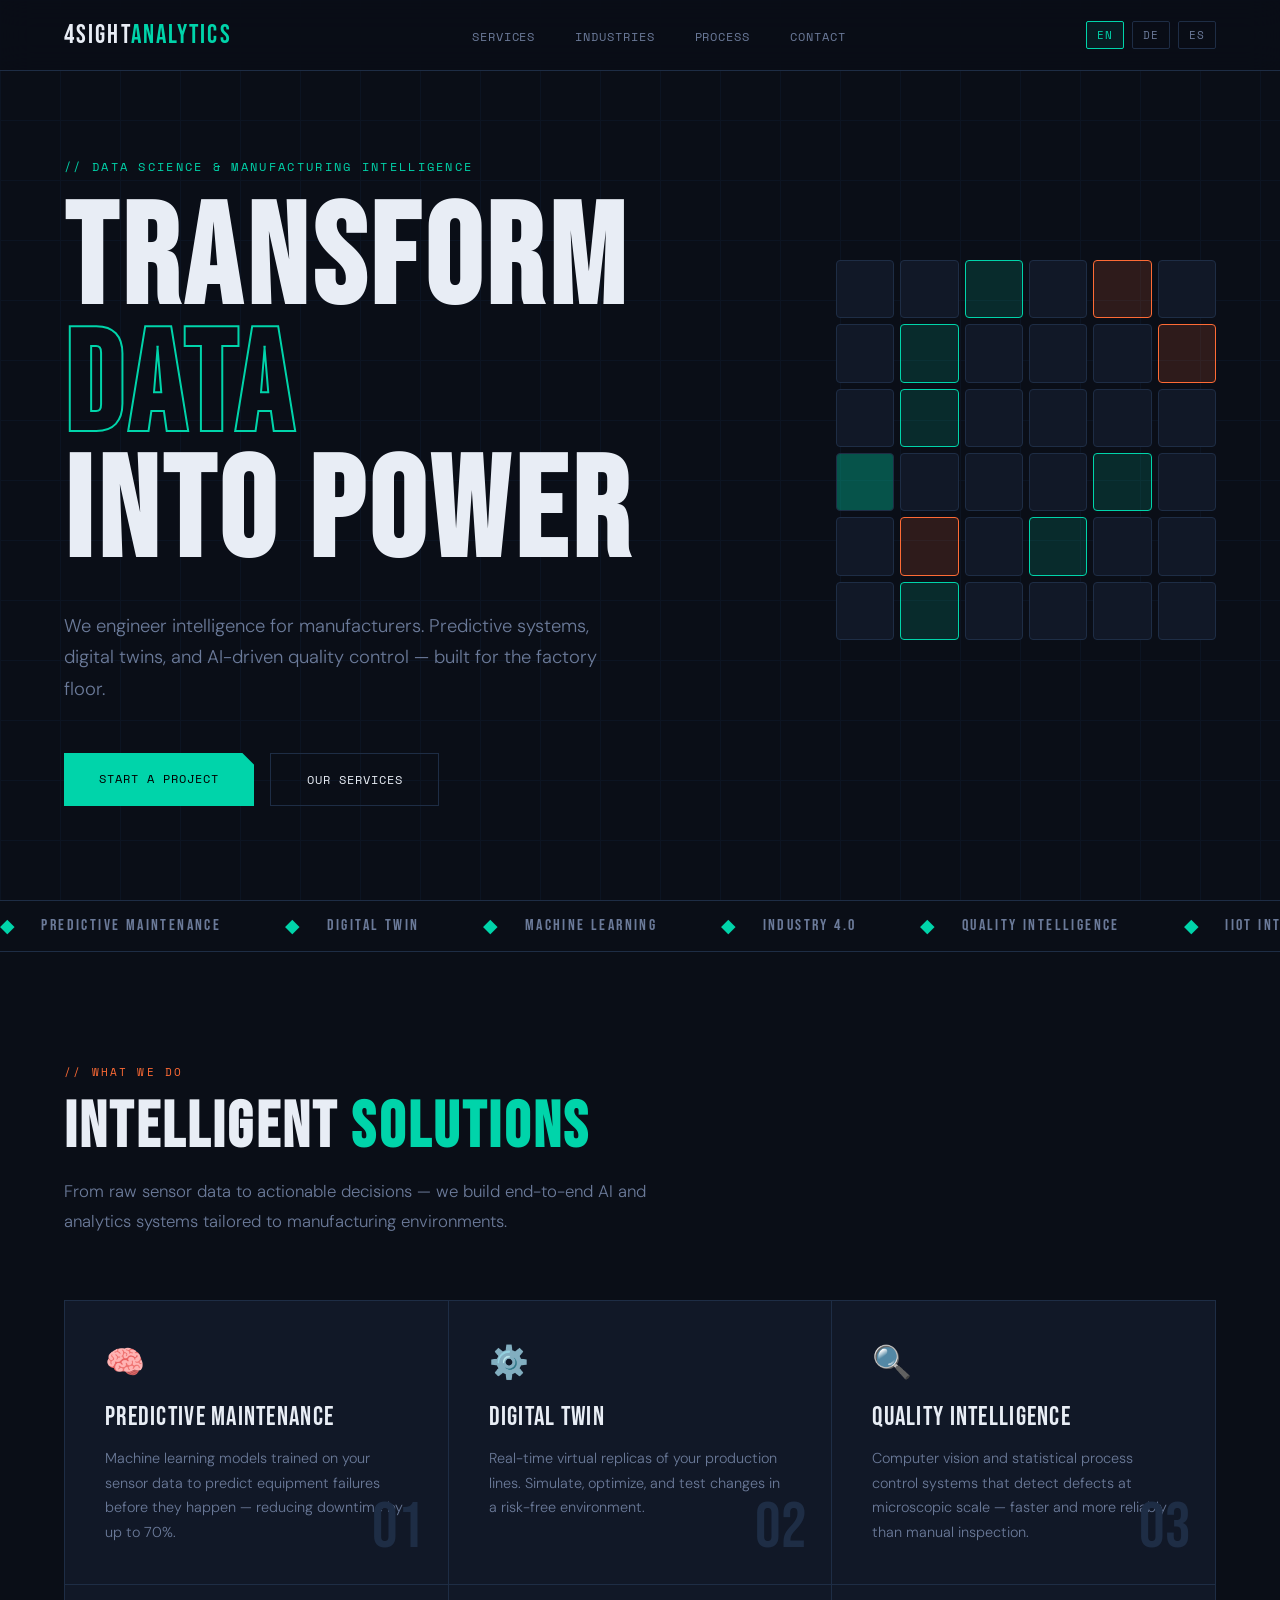
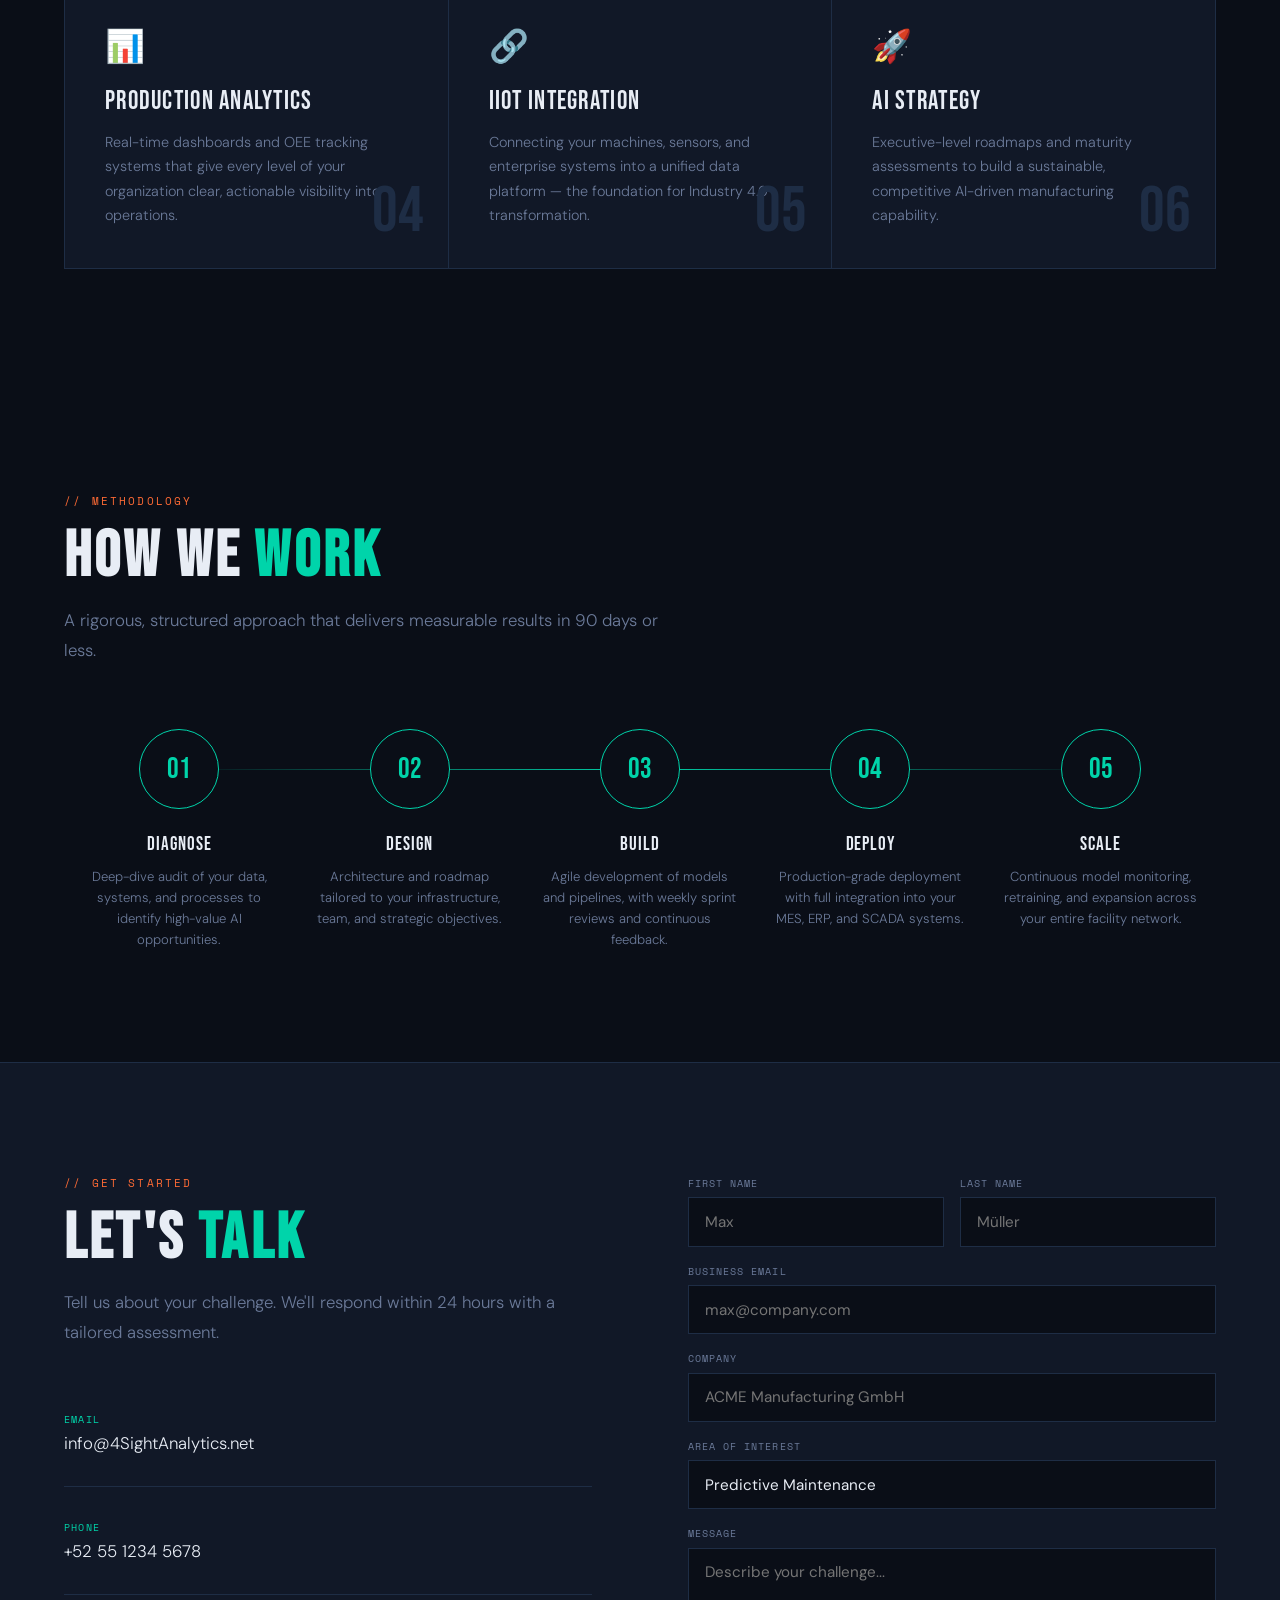
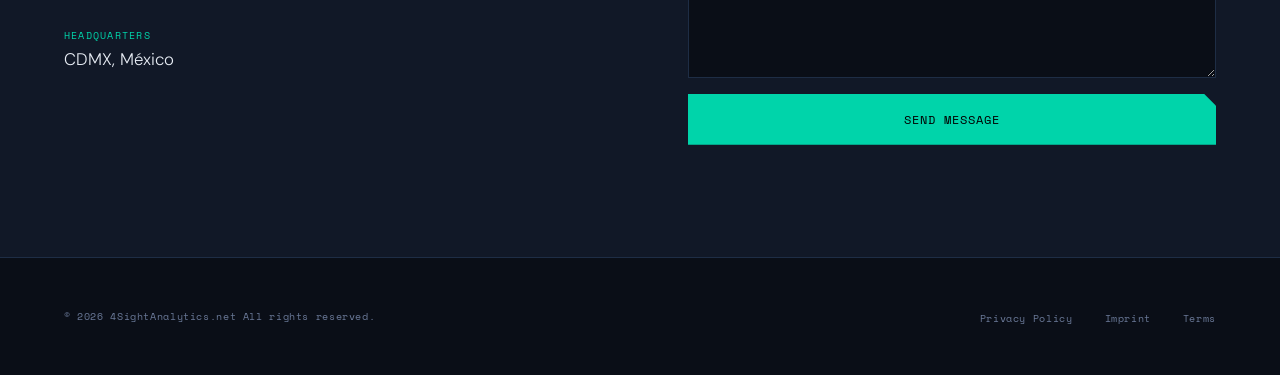
==== commit 9e546809: "changed email to info@4sigthanalytics.net" ====
--- a/index.html
+++ b/index.html
@@ -224,7 +224,7 @@
       <div class="contact-info">
         <div class="contact-info-item">
           <span class="info-label" data-i18n="contact.email_label">Email</span>
-          <span class="info-val">4SightAnalyticsNet@gmail.com</span>
+          <span class="info-val">info@4SightAnalytics.net</span>
         </div>
         <div class="contact-info-item">
           <span class="info-label" data-i18n="contact.phone_label">Phone</span>
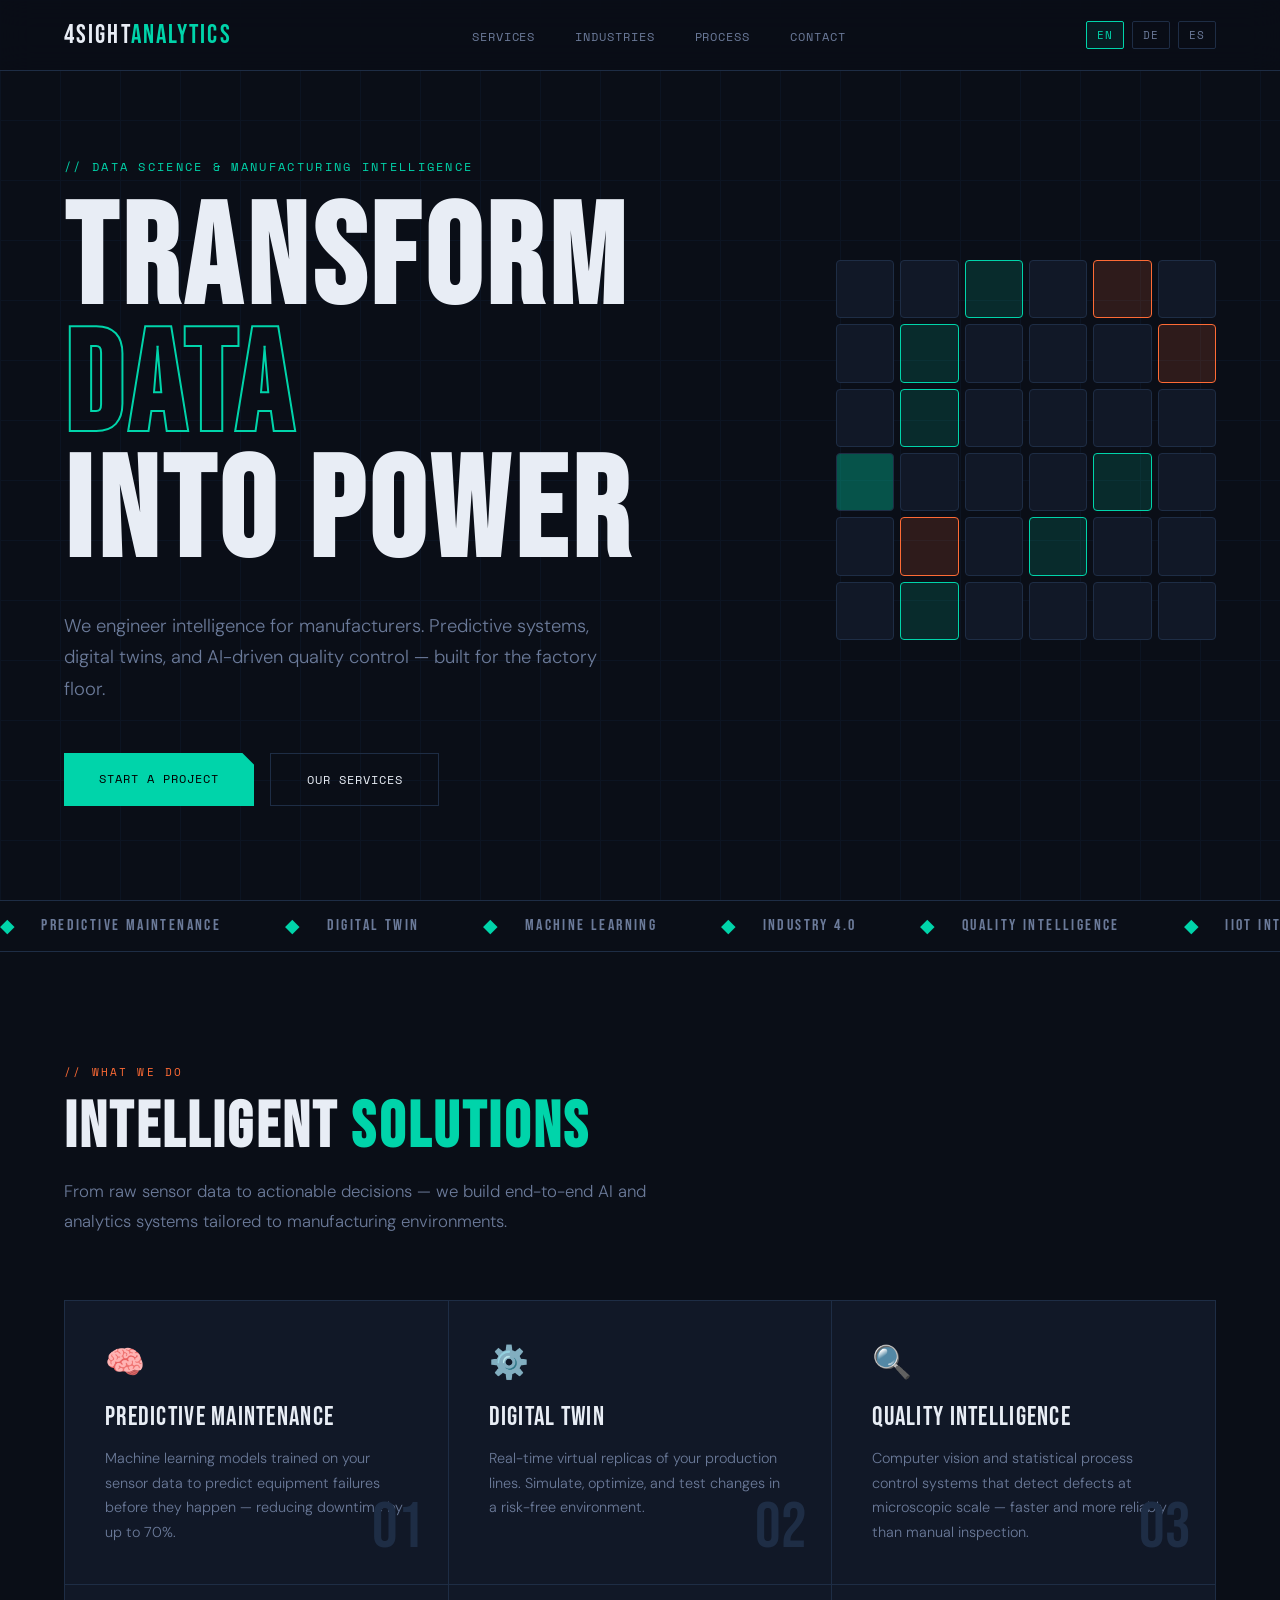
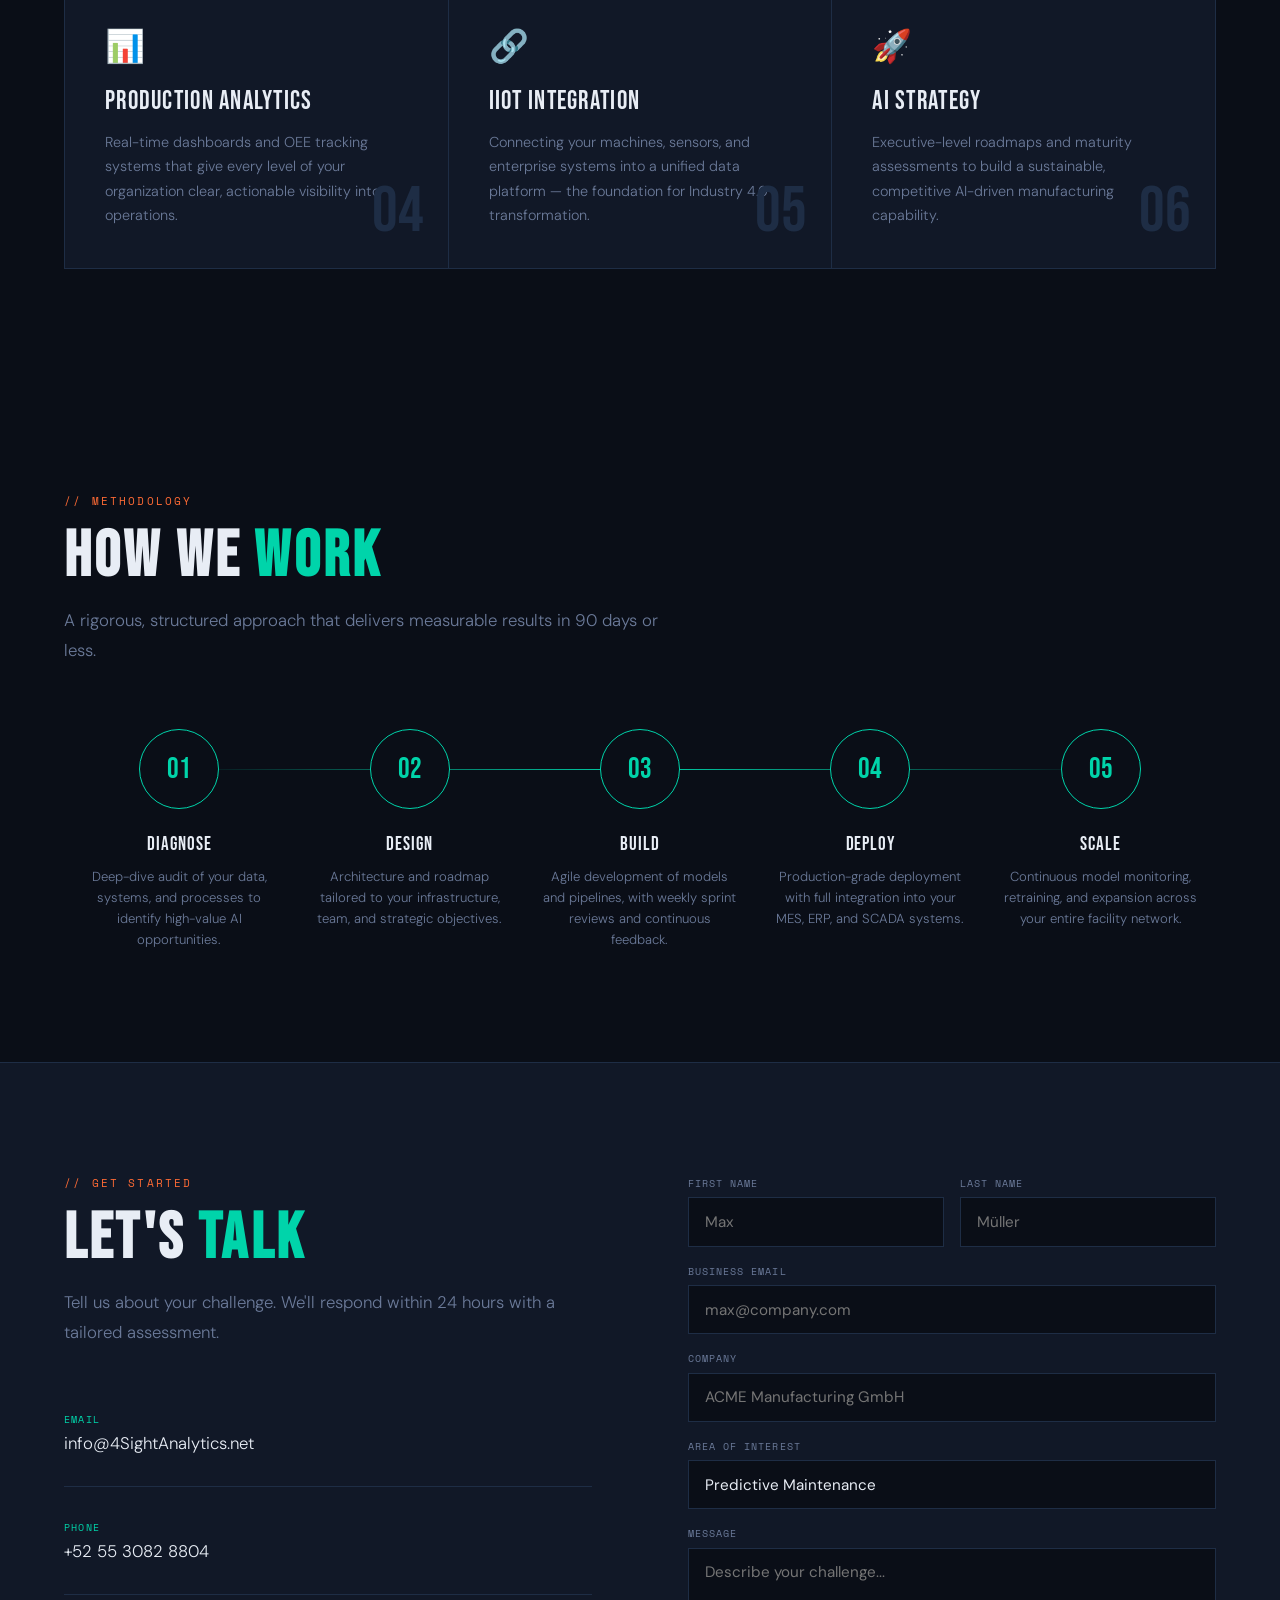
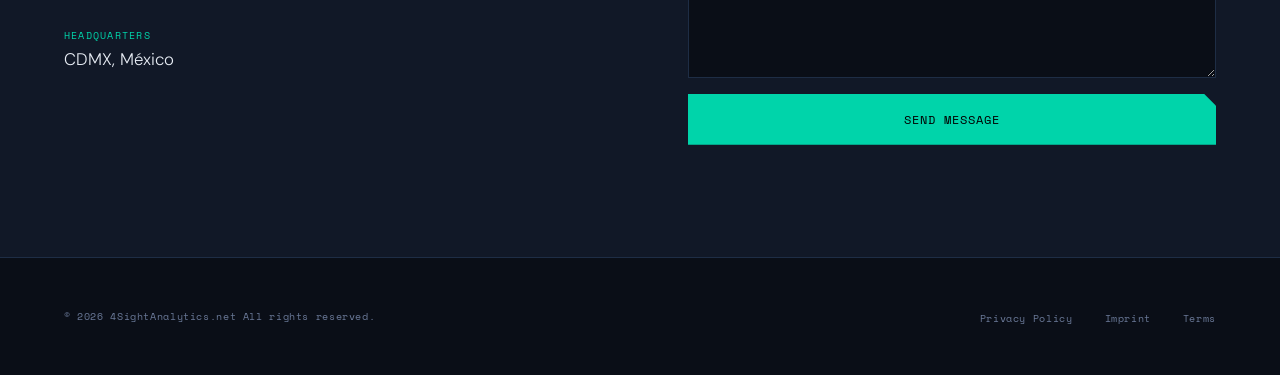
==== commit b603ea18: "added forms with formspree.io account to send msg" ====
--- a/index.html
+++ b/index.html
@@ -228,7 +228,7 @@
         </div>
         <div class="contact-info-item">
           <span class="info-label" data-i18n="contact.phone_label">Phone</span>
-          <span class="info-val">+52 55 1234 5678</span>
+          <span class="info-val">+52 55 3082 8804</span>
         </div>
         <div class="contact-info-item">
           <span class="info-label" data-i18n="contact.hq_label">Headquarters</span>
@@ -236,28 +236,29 @@
         </div>
       </div>
     </div>
-    <form class="contact-form" onsubmit="handleSubmit(event)">
+    <form class="contact-form" action="https://formspree.io/f/xljjnqyw" method="POST" onsubmit="handleSubmit(event)">
+      <input type="hidden" name="_subject" value="New contact request – 4Sight Analytics">
       <div class="form-row">
         <div class="form-group">
           <label data-i18n="form.fname">First Name</label>
-          <input type="text" placeholder="Max" required>
+          <input type="text" name="first_name" placeholder="Max" required>
         </div>
         <div class="form-group">
           <label data-i18n="form.lname">Last Name</label>
-          <input type="text" placeholder="Müller" required>
+          <input type="text" name="last_name" placeholder="Müller" required>
         </div>
       </div>
       <div class="form-group">
         <label data-i18n="form.email">Business Email</label>
-        <input type="email" placeholder="max@company.com" required>
+        <input type="email" name="email" placeholder="max@company.com" required>
       </div>
       <div class="form-group">
         <label data-i18n="form.company">Company</label>
-        <input type="text" placeholder="ACME Manufacturing GmbH">
+        <input type="text" name="company" placeholder="ACME Manufacturing GmbH">
       </div>
       <div class="form-group">
         <label data-i18n="form.interest">Area of Interest</label>
-        <select>
+        <select name="interest">
           <option data-i18n="form.opt1">Predictive Maintenance</option>
           <option data-i18n="form.opt2">Quality Intelligence</option>
           <option data-i18n="form.opt3">Digital Twin</option>
@@ -268,7 +269,7 @@
       </div>
       <div class="form-group">
         <label data-i18n="form.message">Message</label>
-        <textarea placeholder="Describe your challenge..." data-i18n-placeholder="form.placeholder"></textarea>
+        <textarea name="message" placeholder="Describe your challenge..." data-i18n-placeholder="form.placeholder"></textarea>
       </div>
       <button type="submit" class="btn-primary" data-i18n="form.submit">Send Message</button>
     </form>
@@ -582,14 +583,26 @@
 // ---- FORM SUBMIT ----
 function handleSubmit(e) {
   e.preventDefault();
-  const btn = e.target.querySelector('button[type="submit"]');
-  btn.textContent = '✓ Sent!';
-  btn.style.background = '#00d4aa';
-  setTimeout(() => {
-    btn.textContent = translations[currentLang]['form.submit'];
-    btn.style.background = '';
-    e.target.reset();
-  }, 3000);
+  const form = e.target;
+  const btn = form.querySelector('button[type="submit"]');
+  btn.disabled = true;
+  fetch(form.action, {
+    method: 'POST',
+    body: new FormData(form),
+    headers: { Accept: 'application/json' }
+  })
+    .then(res => res.ok)
+    .catch(() => false)
+    .then(ok => {
+      btn.textContent = ok ? '✓ Sent!' : '✗ Error';
+      btn.style.background = ok ? '#00d4aa' : '#e5484d';
+      setTimeout(() => {
+        btn.textContent = translations[currentLang]['form.submit'];
+        btn.style.background = '';
+        btn.disabled = false;
+        if (ok) form.reset();
+      }, 3000);
+    });
 }
 
 // ---- INIT ----
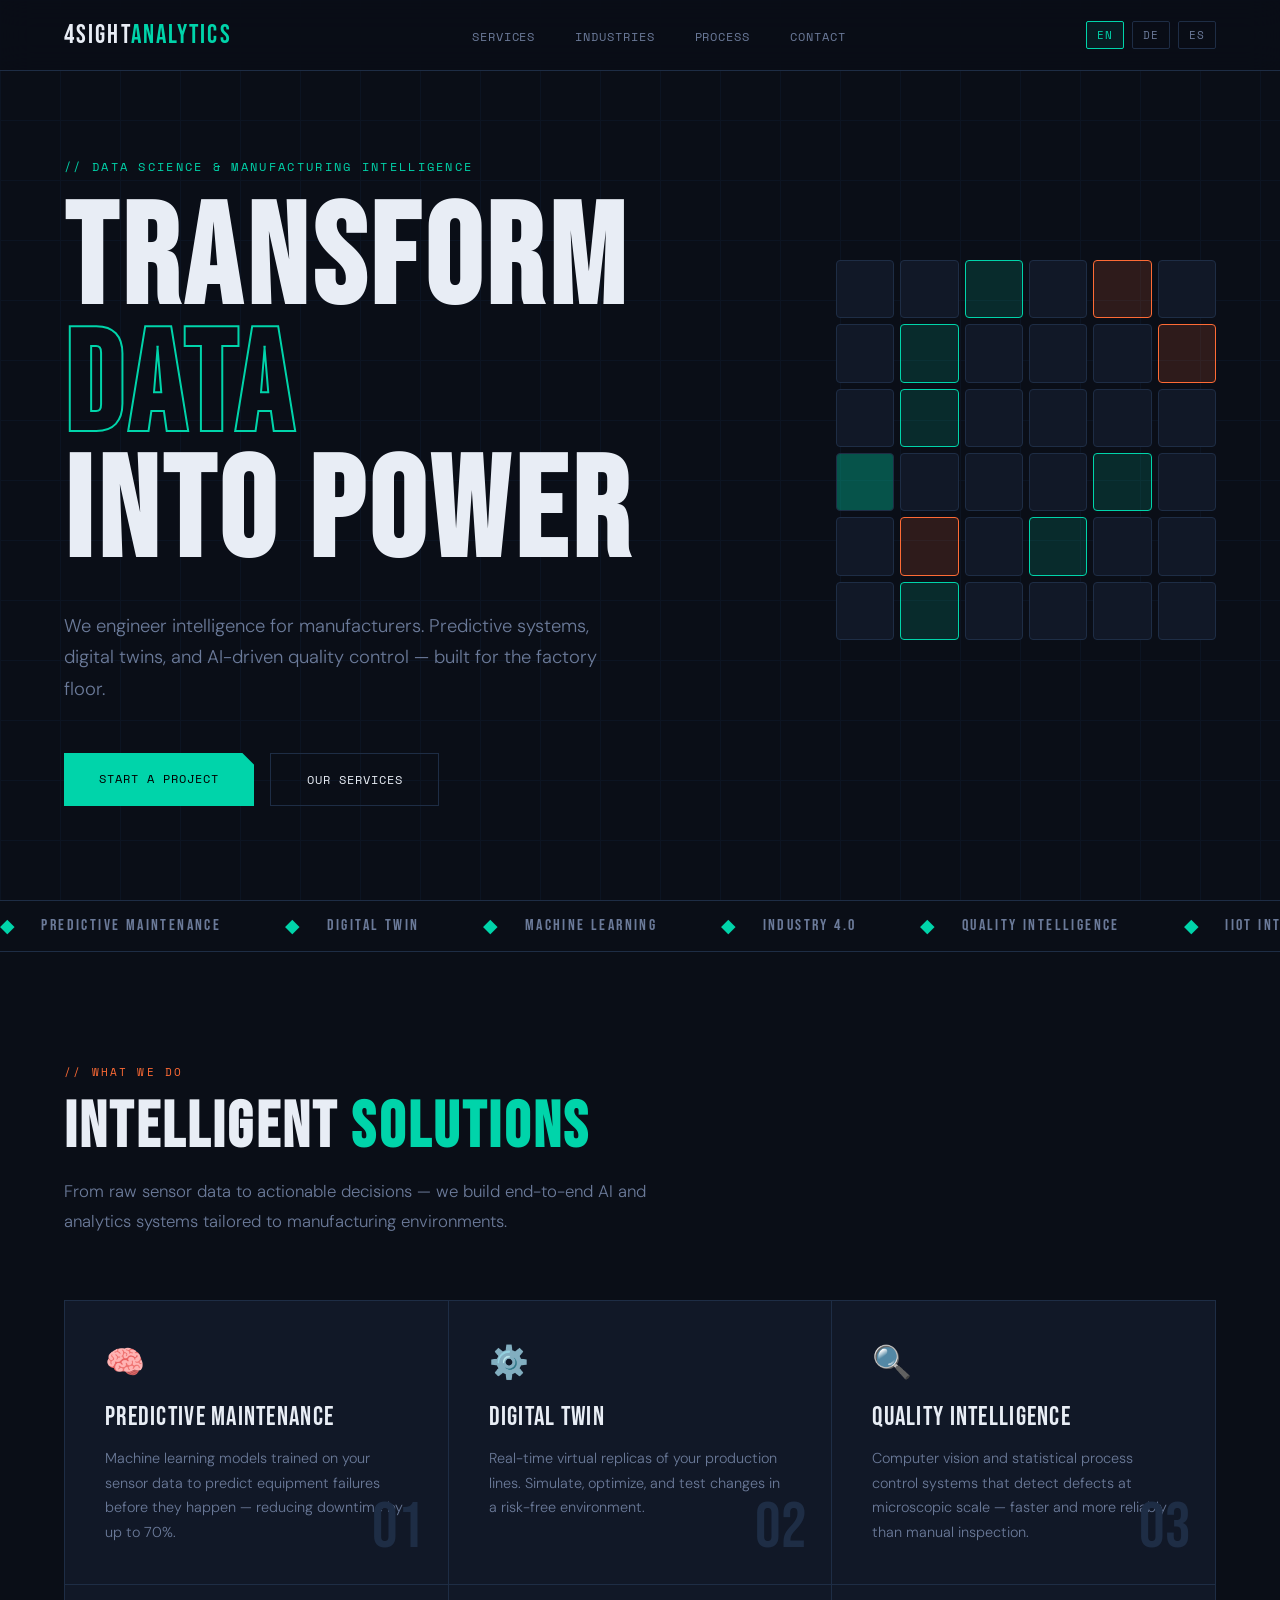
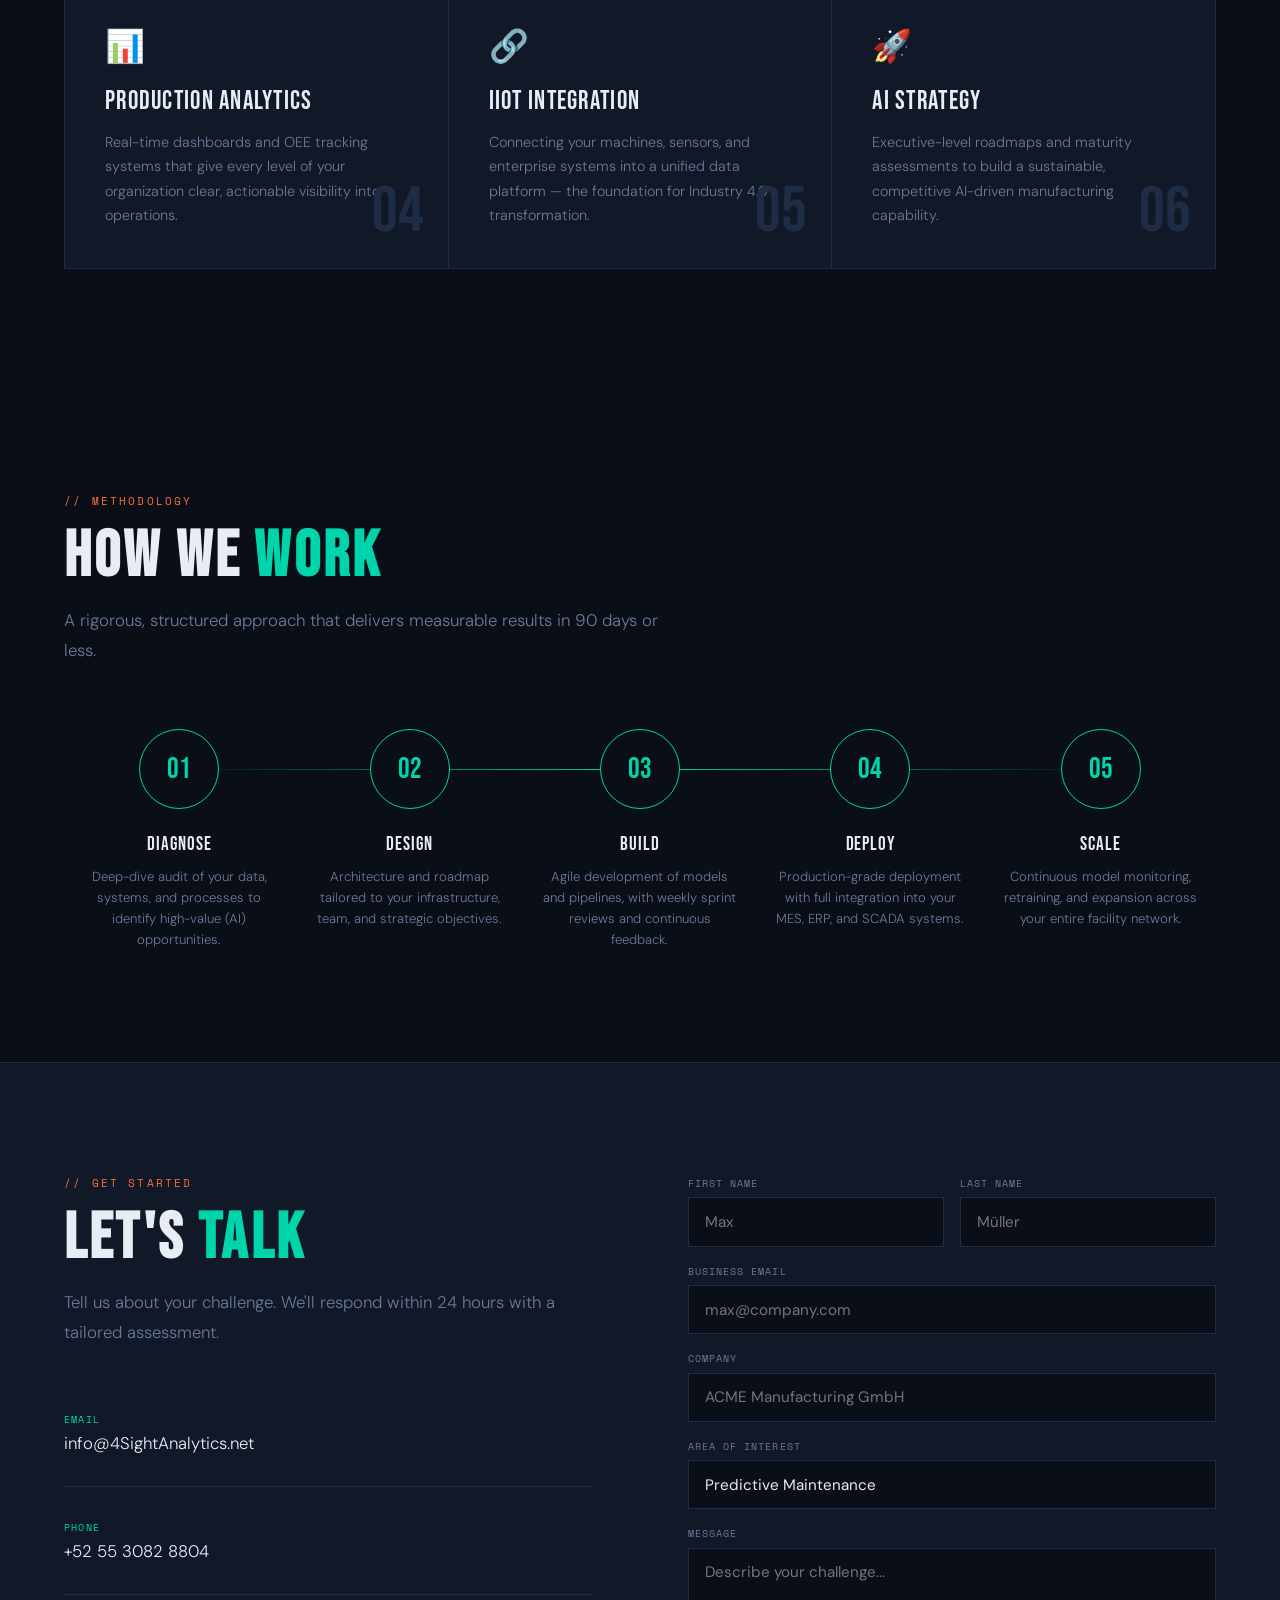
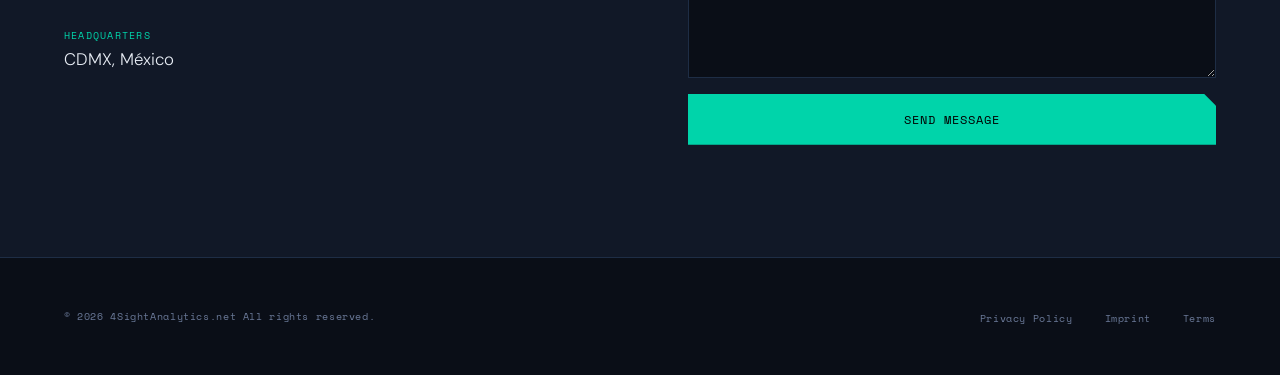
==== commit 52180694: "some minor changes in the reduction" ====
--- a/index.html
+++ b/index.html
@@ -189,7 +189,7 @@
     <div class="process-step reveal">
       <div class="step-circle">01</div>
       <div class="step-title" data-i18n="proc.s1">Diagnose</div>
-      <p class="step-desc" data-i18n="proc.d1">Deep-dive audit of your data, systems, and processes to identify high-value AI opportunities.</p>
+      <p class="step-desc" data-i18n="proc.d1">Deep-dive audit of your data, systems, and processes to identify high-value (AI) opportunities.</p>
     </div>
     <div class="process-step reveal">
       <div class="step-circle">02</div>
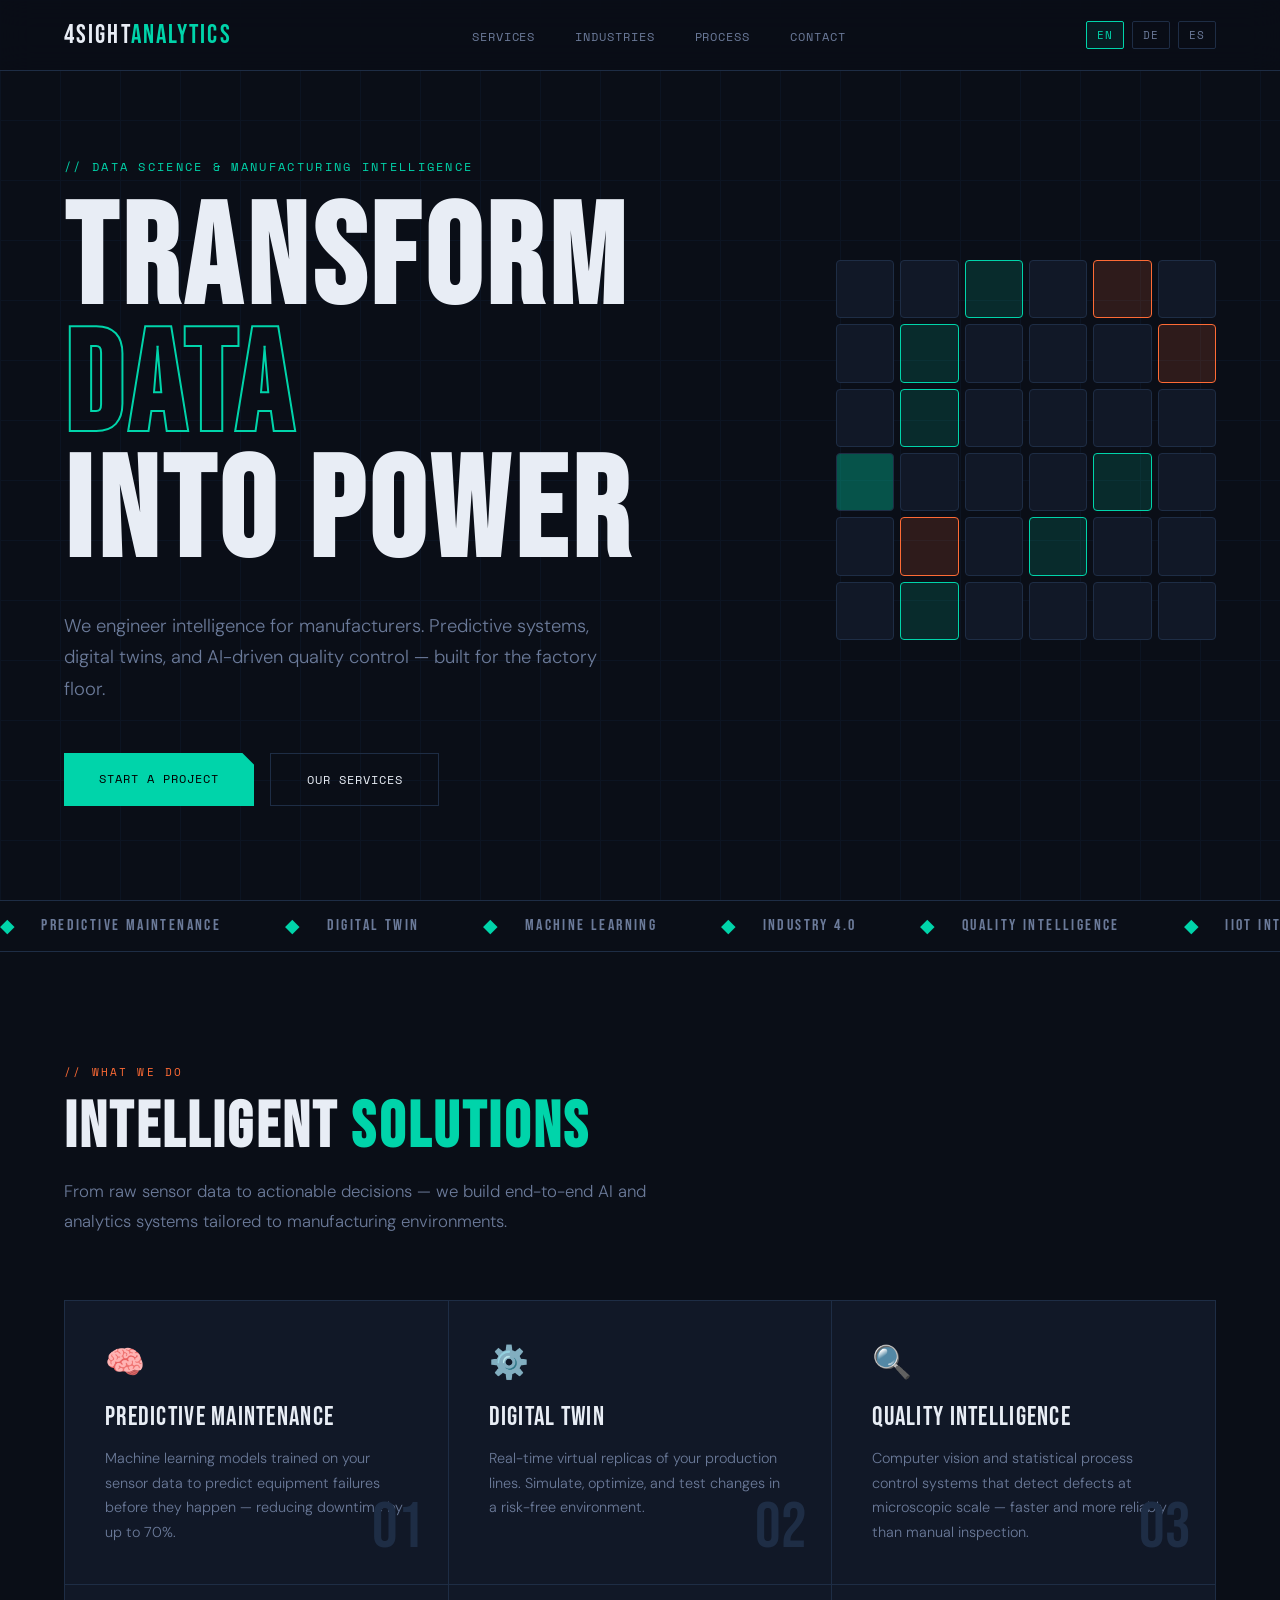
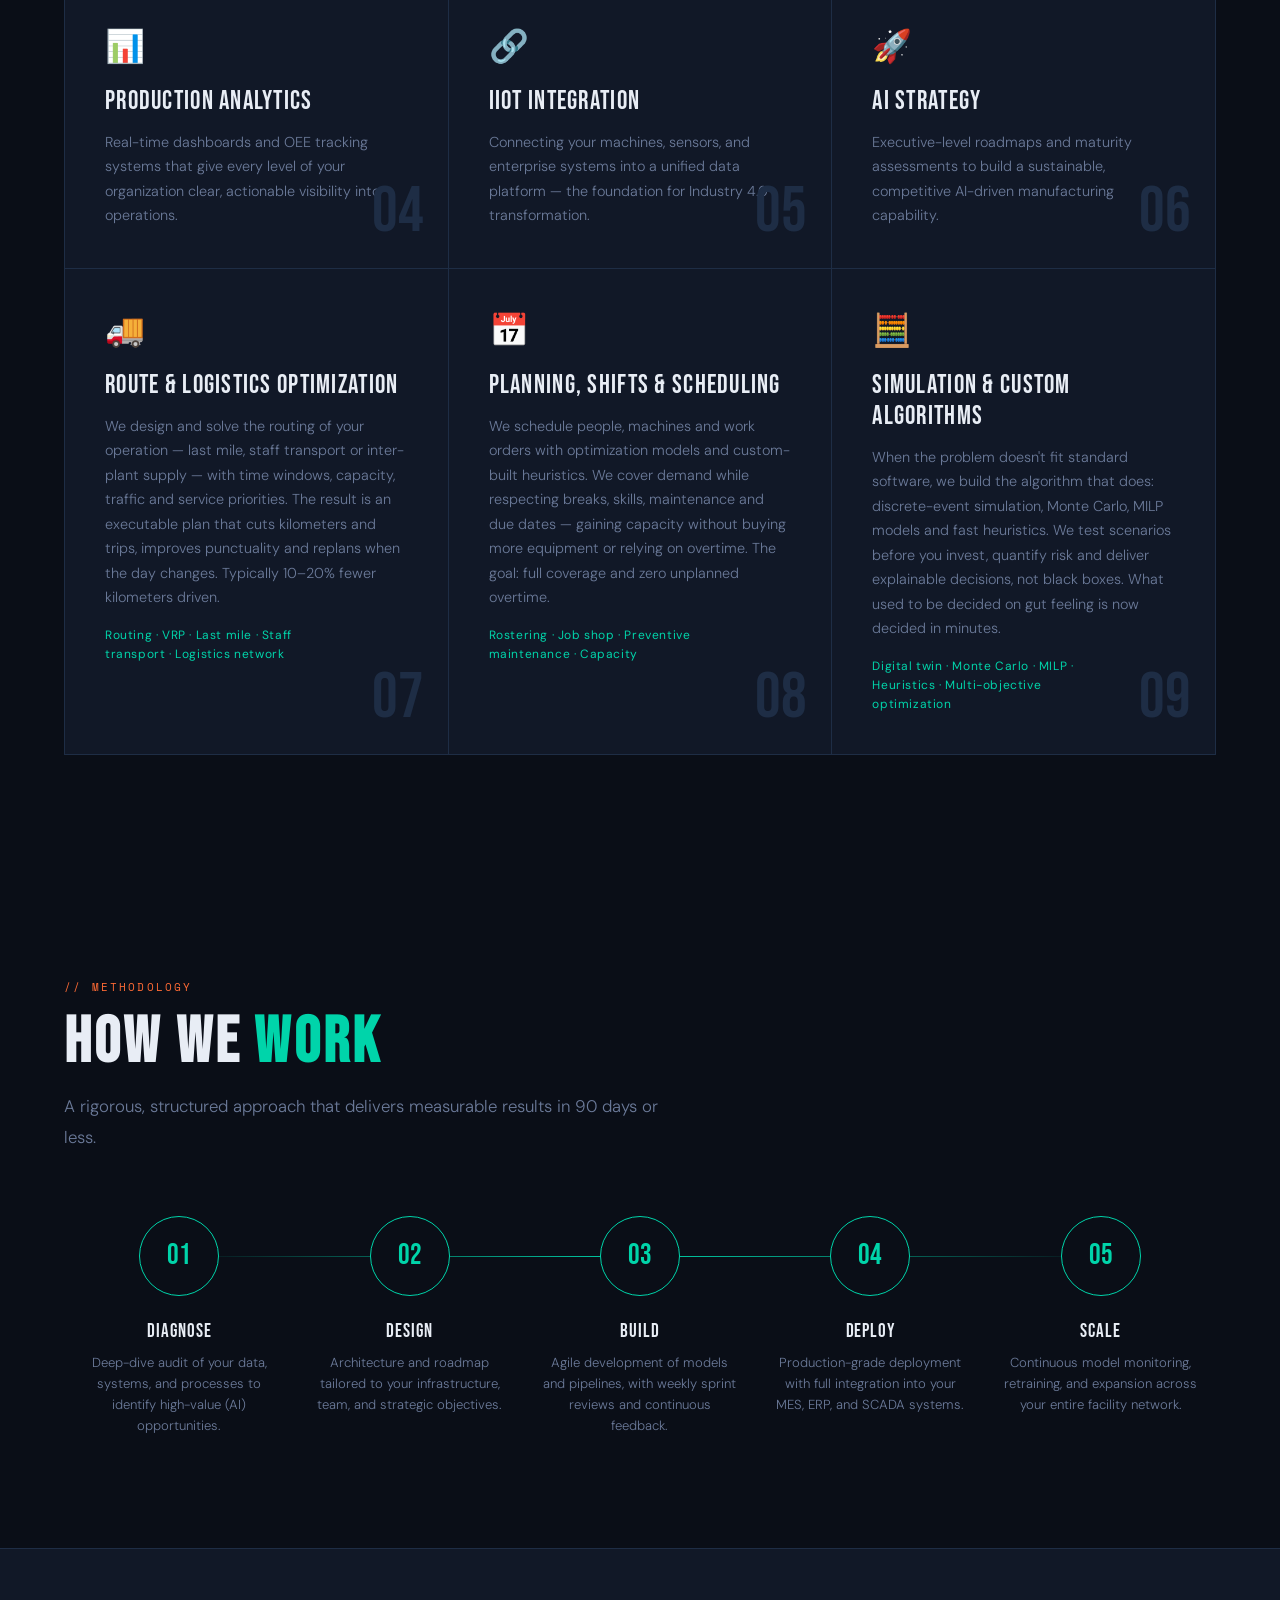
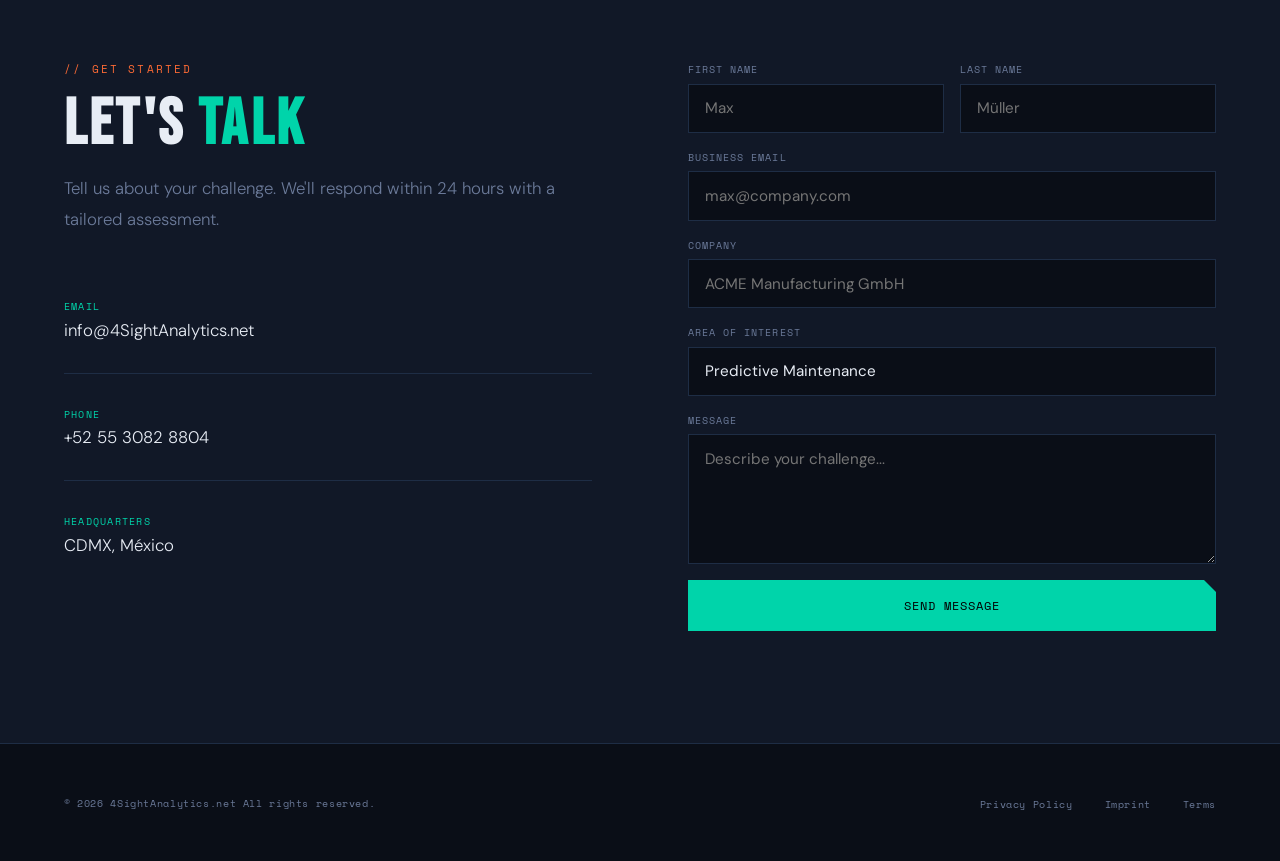
==== commit 88feefa1: "added new services, now 9 services are offered" ====
--- a/index.html
+++ b/index.html
@@ -109,6 +109,27 @@
       <div class="service-title" data-i18n="services.s6.title">AI Strategy</div>
       <p class="service-desc" data-i18n="services.s6.desc">Executive-level roadmaps and maturity assessments to build a sustainable, competitive AI-driven manufacturing capability.</p>
       <span class="service-num">06</span>
+    </div>
+    <div class="service-card reveal">
+      <span class="service-icon">🚚</span>
+      <div class="service-title" data-i18n="services.s7.title">Route &amp; Logistics Optimization</div>
+      <p class="service-desc" data-i18n="services.s7.desc">We design and solve the routing of your operation — last mile, staff transport or inter-plant supply — with time windows, capacity, traffic and service priorities. The result is an executable plan that cuts kilometers and trips, improves punctuality and replans when the day changes. Typically 10–20% fewer kilometers driven.</p>
+      <div class="service-tags" data-i18n="services.s7.tags">Routing · VRP · Last mile · Staff transport · Logistics network</div>
+      <span class="service-num">07</span>
+    </div>
+    <div class="service-card reveal">
+      <span class="service-icon">📅</span>
+      <div class="service-title" data-i18n="services.s8.title">Planning, Shifts &amp; Scheduling</div>
+      <p class="service-desc" data-i18n="services.s8.desc">We schedule people, machines and work orders with optimization models and custom-built heuristics. We cover demand while respecting breaks, skills, maintenance and due dates — gaining capacity without buying more equipment or relying on overtime. The goal: full coverage and zero unplanned overtime.</p>
+      <div class="service-tags" data-i18n="services.s8.tags">Rostering · Job shop · Preventive maintenance · Capacity</div>
+      <span class="service-num">08</span>
+    </div>
+    <div class="service-card reveal">
+      <span class="service-icon">🧮</span>
+      <div class="service-title" data-i18n="services.s9.title">Simulation &amp; Custom Algorithms</div>
+      <p class="service-desc" data-i18n="services.s9.desc">When the problem doesn't fit standard software, we build the algorithm that does: discrete-event simulation, Monte Carlo, MILP models and fast heuristics. We test scenarios before you invest, quantify risk and deliver explainable decisions, not black boxes. What used to be decided on gut feeling is now decided in minutes.</p>
+      <div class="service-tags" data-i18n="services.s9.tags">Digital twin · Monte Carlo · MILP · Heuristics · Multi-objective optimization</div>
+      <span class="service-num">09</span>
     </div>
   </div>
 </section>
@@ -318,6 +339,15 @@
     "services.s5.desc": "Connecting your machines, sensors, and enterprise systems into a unified data platform — the foundation for Industry 4.0 transformation.",
     "services.s6.title": "AI Strategy",
     "services.s6.desc": "Executive-level roadmaps and maturity assessments to build a sustainable, competitive AI-driven manufacturing capability.",
+    "services.s7.title": "Route & Logistics Optimization",
+    "services.s7.desc": "We design and solve the routing of your operation — last mile, staff transport or inter-plant supply — with time windows, capacity, traffic and service priorities. The result is an executable plan that cuts kilometers and trips, improves punctuality and replans when the day changes. Typically 10–20% fewer kilometers driven.",
+    "services.s7.tags": "Routing · VRP · Last mile · Staff transport · Logistics network",
+    "services.s8.title": "Planning, Shifts & Scheduling",
+    "services.s8.desc": "We schedule people, machines and work orders with optimization models and custom-built heuristics. We cover demand while respecting breaks, skills, maintenance and due dates — gaining capacity without buying more equipment or relying on overtime. The goal: full coverage and zero unplanned overtime.",
+    "services.s8.tags": "Rostering · Job shop · Preventive maintenance · Capacity",
+    "services.s9.title": "Simulation & Custom Algorithms",
+    "services.s9.desc": "When the problem doesn't fit standard software, we build the algorithm that does: discrete-event simulation, Monte Carlo, MILP models and fast heuristics. We test scenarios before you invest, quantify risk and deliver explainable decisions, not black boxes. What used to be decided on gut feeling is now decided in minutes.",
+    "services.s9.tags": "Digital twin · Monte Carlo · MILP · Heuristics · Multi-objective optimization",
     "industries.tag": "// Sectors",
     "industries.h2": "INDUSTRY <span>FOCUS</span>",
     "industries.intro": "Deep domain expertise across the most data-intensive manufacturing verticals.",
@@ -387,6 +417,15 @@
     "services.s5.desc": "Verbindung Ihrer Maschinen, Sensoren und ERP-Systeme zu einer einheitlichen Datenplattform — die Grundlage für Industrie 4.0.",
     "services.s6.title": "KI-Strategie",
     "services.s6.desc": "Roadmaps und Reifegradbewertungen auf Führungsebene für eine nachhaltige, wettbewerbsfähige KI-Kompetenz.",
+    "services.s7.title": "Routen- & Logistikoptimierung",
+    "services.s7.desc": "Wir entwerfen und lösen die Tourenplanung Ihres Betriebs — letzte Meile, Personaltransport oder Versorgung zwischen Werken — unter Berücksichtigung von Zeitfenstern, Kapazitäten, Verkehr und Serviceprioritäten. Das Ergebnis ist ein umsetzbarer Plan, der Kilometer und Fahrten reduziert, die Pünktlichkeit verbessert und neu plant, wenn sich der Tag ändert. Typischerweise 10–20 % weniger gefahrene Kilometer.",
+    "services.s7.tags": "Tourenplanung · VRP · Letzte Meile · Personaltransport · Logistiknetzwerk",
+    "services.s8.title": "Planung, Schichten & Scheduling",
+    "services.s8.desc": "Wir planen Personal, Maschinen und Arbeitsaufträge mit Optimierungsmodellen und maßgeschneiderten Heuristiken. Wir decken den Bedarf unter Einhaltung von Pausen, Qualifikationen, Wartung und Lieferterminen — und gewinnen Kapazität, ohne zusätzliche Anlagen zu kaufen oder auf Überstunden angewiesen zu sein. Das Ziel: vollständige Abdeckung und null ungeplante Überstunden.",
+    "services.s8.tags": "Dienstplanung · Job Shop · Vorbeugende Wartung · Kapazität",
+    "services.s9.title": "Simulation & Maßgeschneiderte Algorithmen",
+    "services.s9.desc": "Wenn das Problem in keine Standardsoftware passt, entwickeln wir den passenden Algorithmus: ereignisdiskrete Simulation, Monte Carlo, MILP-Modelle und schnelle Heuristiken. Wir testen Szenarien vor der Investition, quantifizieren Risiken und liefern nachvollziehbare Entscheidungen statt Blackboxen. Was früher nach Bauchgefühl entschieden wurde, wird jetzt in Minuten entschieden.",
+    "services.s9.tags": "Digitaler Zwilling · Monte Carlo · MILP · Heuristiken · Multikriterielle Optimierung",
     "industries.tag": "// Sektoren",
     "industries.h2": "BRANCHEN <span>FOKUS</span>",
     "industries.intro": "Tiefes Domänenwissen in den datenintensivsten Fertigungsbranchen.",
@@ -456,6 +495,15 @@
     "services.s5.desc": "Conectamos sus máquinas, sensores y sistemas empresariales en una plataforma de datos unificada — la base para la transformación Industria 4.0.",
     "services.s6.title": "Estrategia de IA",
     "services.s6.desc": "Hojas de ruta y evaluaciones de madurez a nivel ejecutivo para construir una capacidad de fabricación impulsada por IA sostenible y competitiva.",
+    "services.s7.title": "Optimización de Rutas y Logística",
+    "services.s7.desc": "Diseñamos y resolvemos el ruteo de tu operación —última milla, transporte de personal o abastecimiento entre plantas— con ventanas de tiempo, capacidad, tráfico y prioridades de servicio. El resultado es un plan ejecutable que reduce kilómetros y viajes, mejora la puntualidad y se replanifica cuando cambia el día. Típicamente, entre 10 y 20% menos kilómetros recorridos.",
+    "services.s7.tags": "Ruteo · VRP · Última milla · Transporte de personal · Red logística",
+    "services.s8.title": "Planeación, Turnos y Scheduling",
+    "services.s8.desc": "Programamos personas, máquinas y órdenes de trabajo con modelos de optimización y heurísticas hechas a la medida. Cubrimos la demanda respetando descansos, competencias, mantenimiento y fechas de entrega, para ganar capacidad sin comprar más equipo ni depender de horas extra. El objetivo: cobertura completa y cero horas extra no planificadas.",
+    "services.s8.tags": "Rostering · Job shop · Mantenimiento preventivo · Capacidad",
+    "services.s9.title": "Simulación y Algoritmos a la Medida",
+    "services.s9.desc": "Cuando el problema no cabe en un software estándar, construimos el algoritmo que sí: simulación de eventos discretos, Monte Carlo, modelos MILP y heurísticas rápidas. Probamos escenarios antes de invertir, cuantificamos el riesgo y entregamos decisiones explicables, no cajas negras. Lo que antes se decidía con corazonadas, ahora se decide en minutos.",
+    "services.s9.tags": "Gemelo digital · Monte Carlo · MILP · Heurísticas · Optimización multiobjetivo",
     "industries.tag": "// Sectores",
     "industries.h2": "FOCO EN <span>INDUSTRIA</span>",
     "industries.intro": "Profundo conocimiento de dominio en los sectores de fabricación más intensivos en datos.",
--- a/css/styles.css
+++ b/css/styles.css
@@ -351,6 +351,15 @@
     color: var(--muted);
     line-height: 1.7;
     font-weight: 300;
+  }
+
+  .service-tags {
+    margin-top: 1rem;
+    padding-right: 4rem;
+    font-size: 0.75rem;
+    letter-spacing: 0.05em;
+    color: var(--accent);
+    line-height: 1.6;
   }
 
   .service-num {
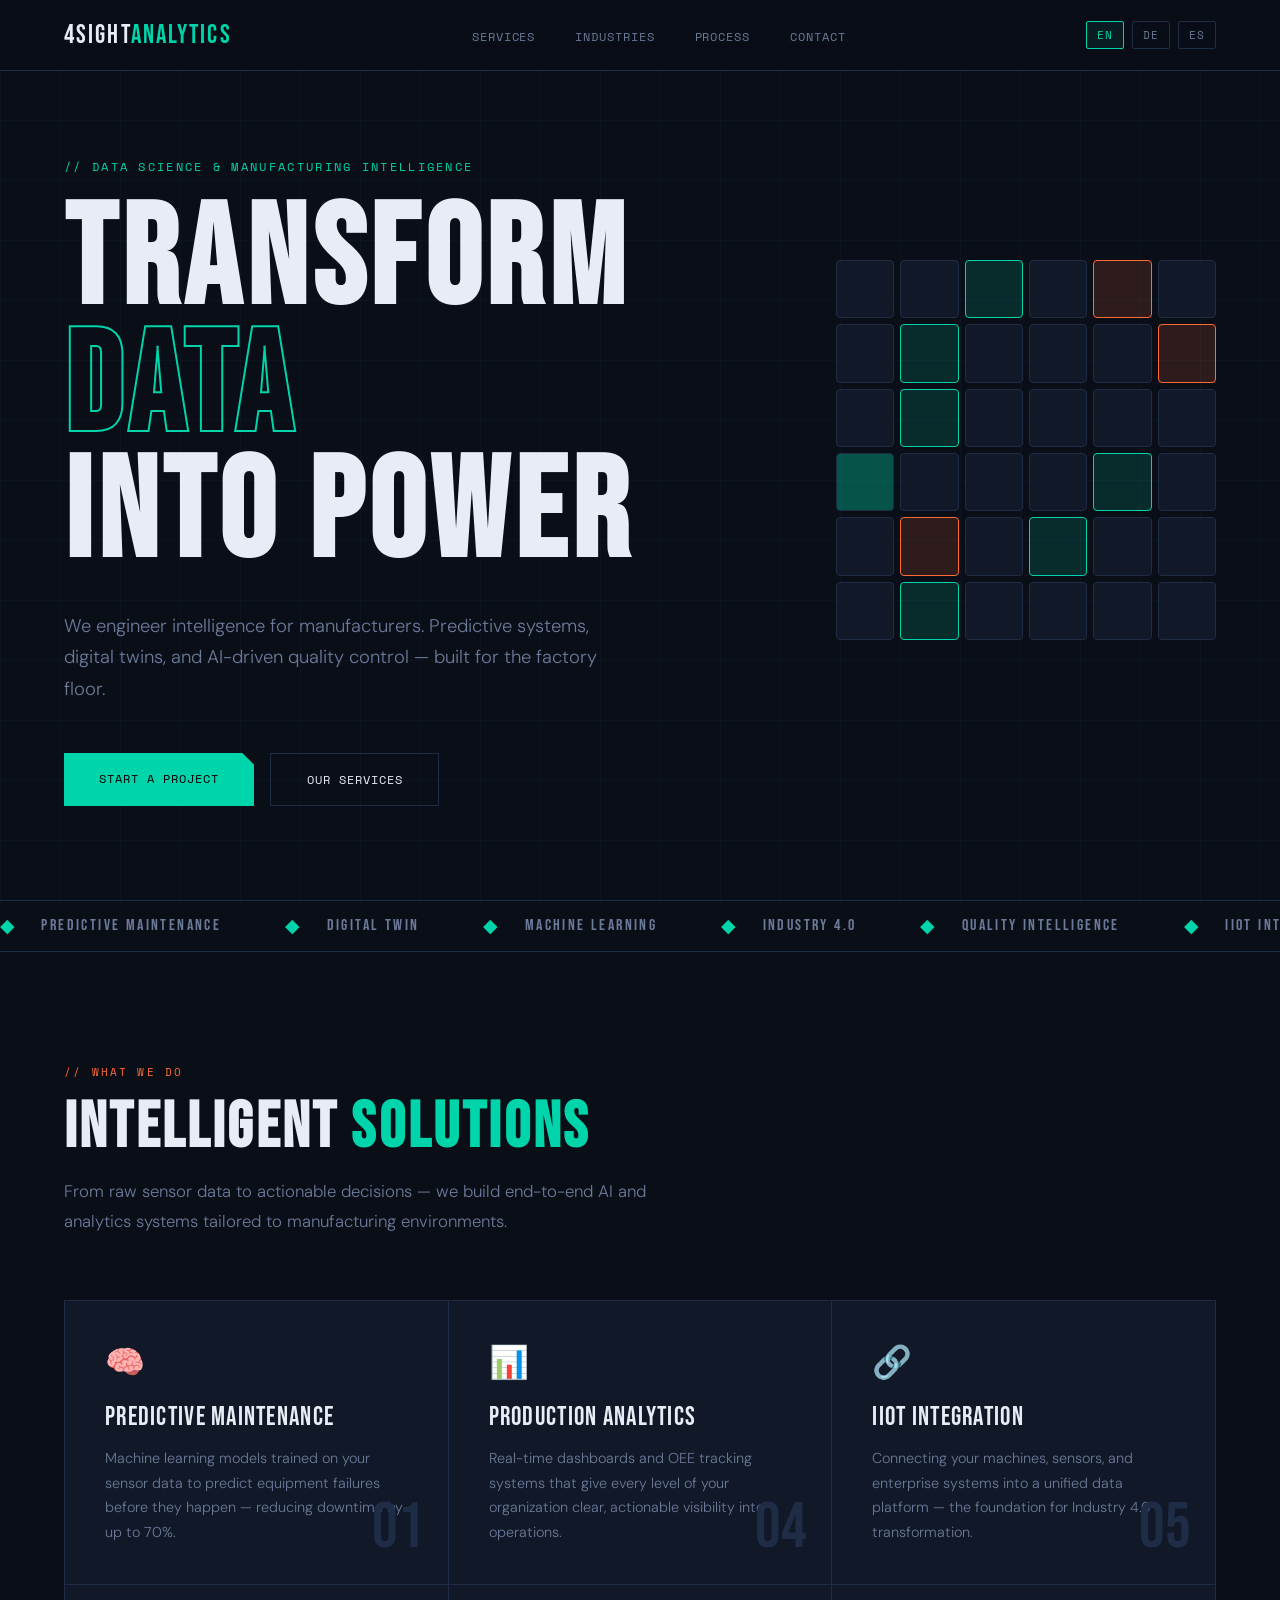
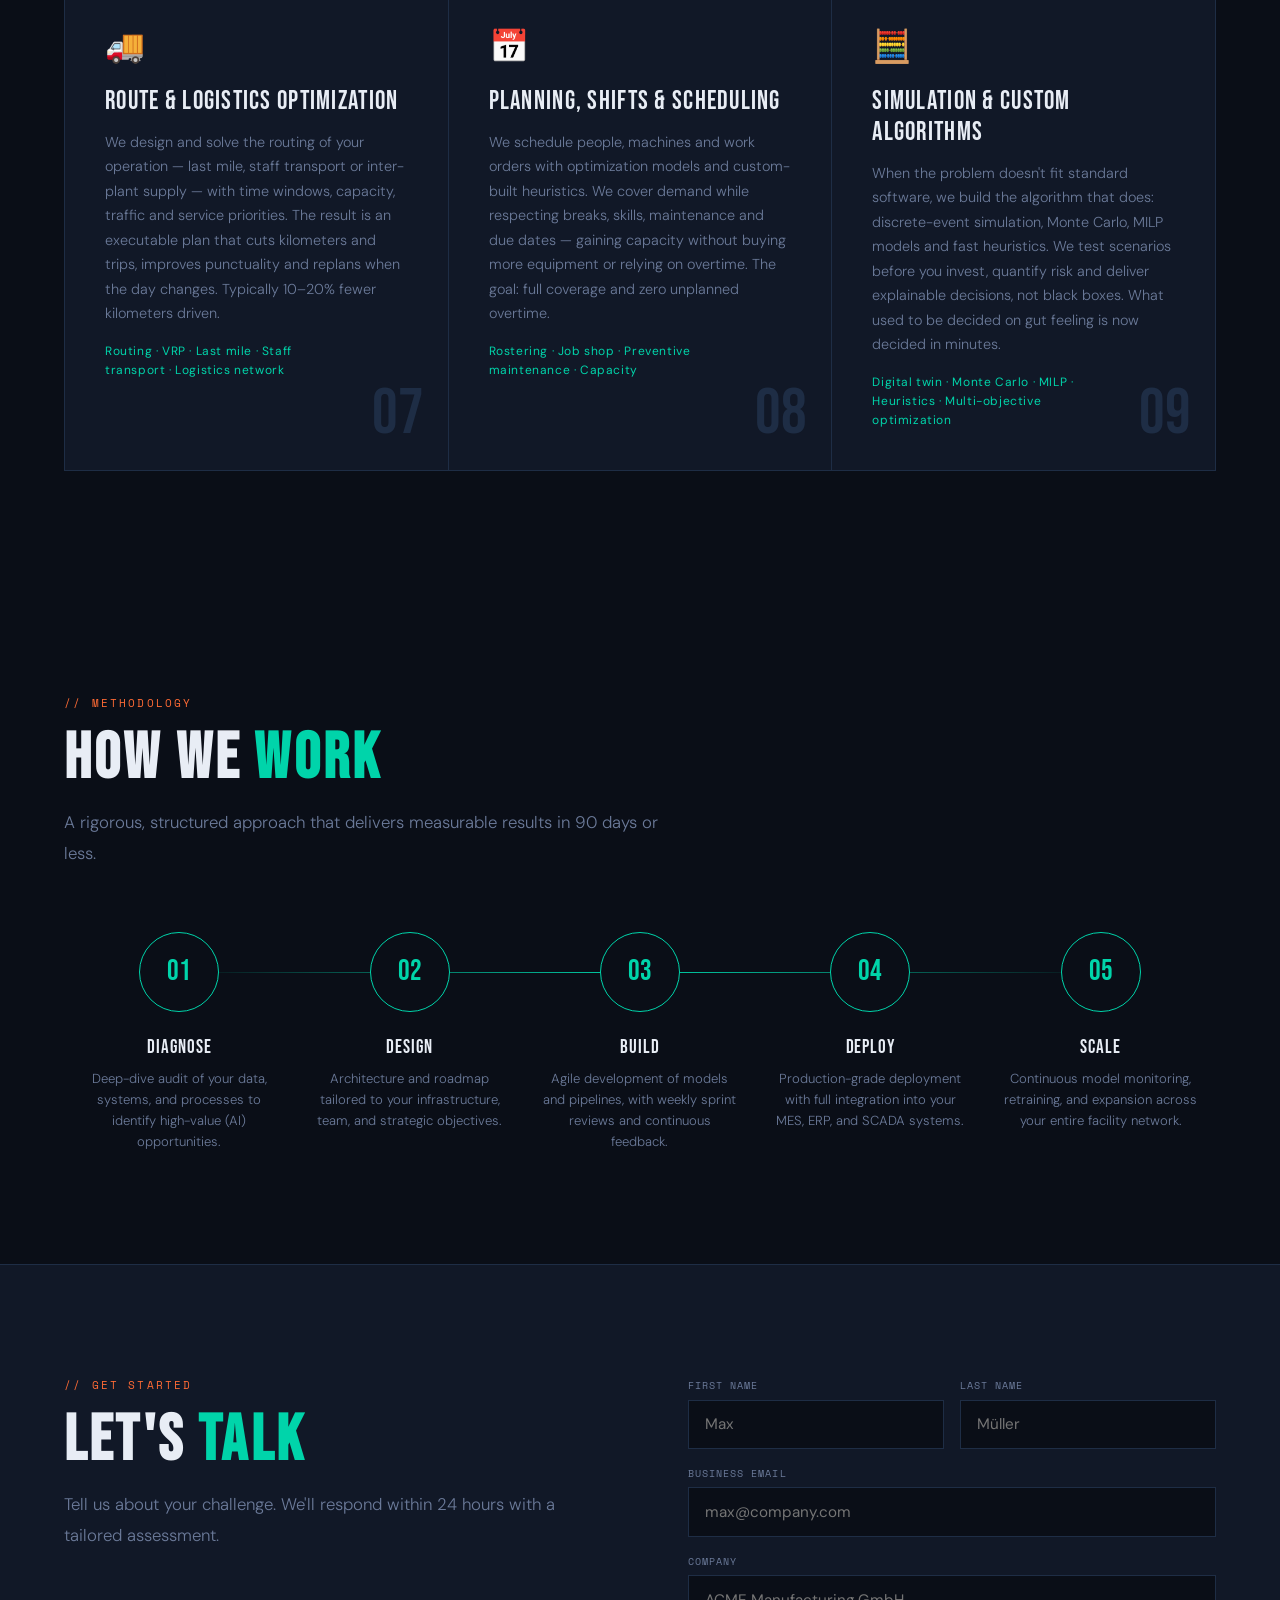
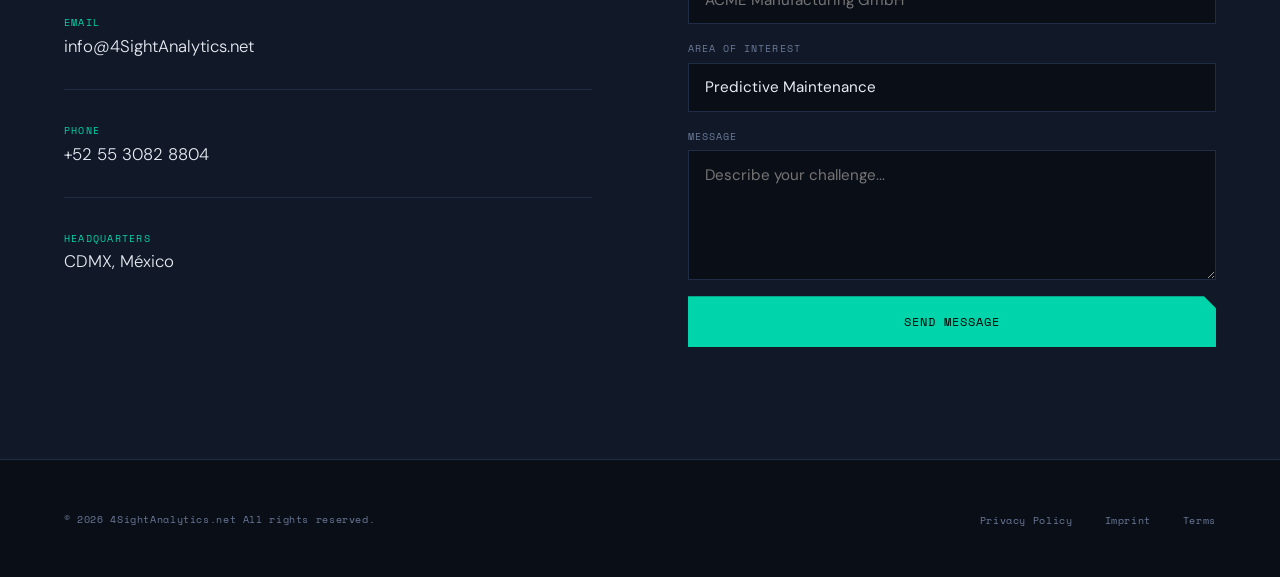
==== commit 3c441f50: "out commented Digital Twin, Quality Intelligence, AI Strategy, now 6 services are offered" ====
--- a/index.html
+++ b/index.html
@@ -80,6 +80,7 @@
       <p class="service-desc" data-i18n="services.s1.desc">Machine learning models trained on your sensor data to predict equipment failures before they happen — reducing downtime by up to 70%.</p>
       <span class="service-num">01</span>
     </div>
+    <!--
     <div class="service-card reveal">
       <span class="service-icon">⚙️</span>
       <div class="service-title" data-i18n="services.s2.title">Digital Twin</div>
@@ -92,6 +93,7 @@
       <p class="service-desc" data-i18n="services.s3.desc">Computer vision and statistical process control systems that detect defects at microscopic scale — faster and more reliably than manual inspection.</p>
       <span class="service-num">03</span>
     </div>
+    -->
     <div class="service-card reveal">
       <span class="service-icon">📊</span>
       <div class="service-title" data-i18n="services.s4.title">Production Analytics</div>
@@ -104,12 +106,14 @@
       <p class="service-desc" data-i18n="services.s5.desc">Connecting your machines, sensors, and enterprise systems into a unified data platform — the foundation for Industry 4.0 transformation.</p>
       <span class="service-num">05</span>
     </div>
+    <!--
     <div class="service-card reveal">
       <span class="service-icon">🚀</span>
       <div class="service-title" data-i18n="services.s6.title">AI Strategy</div>
       <p class="service-desc" data-i18n="services.s6.desc">Executive-level roadmaps and maturity assessments to build a sustainable, competitive AI-driven manufacturing capability.</p>
       <span class="service-num">06</span>
     </div>
+    -->
     <div class="service-card reveal">
       <span class="service-icon">🚚</span>
       <div class="service-title" data-i18n="services.s7.title">Route &amp; Logistics Optimization</div>
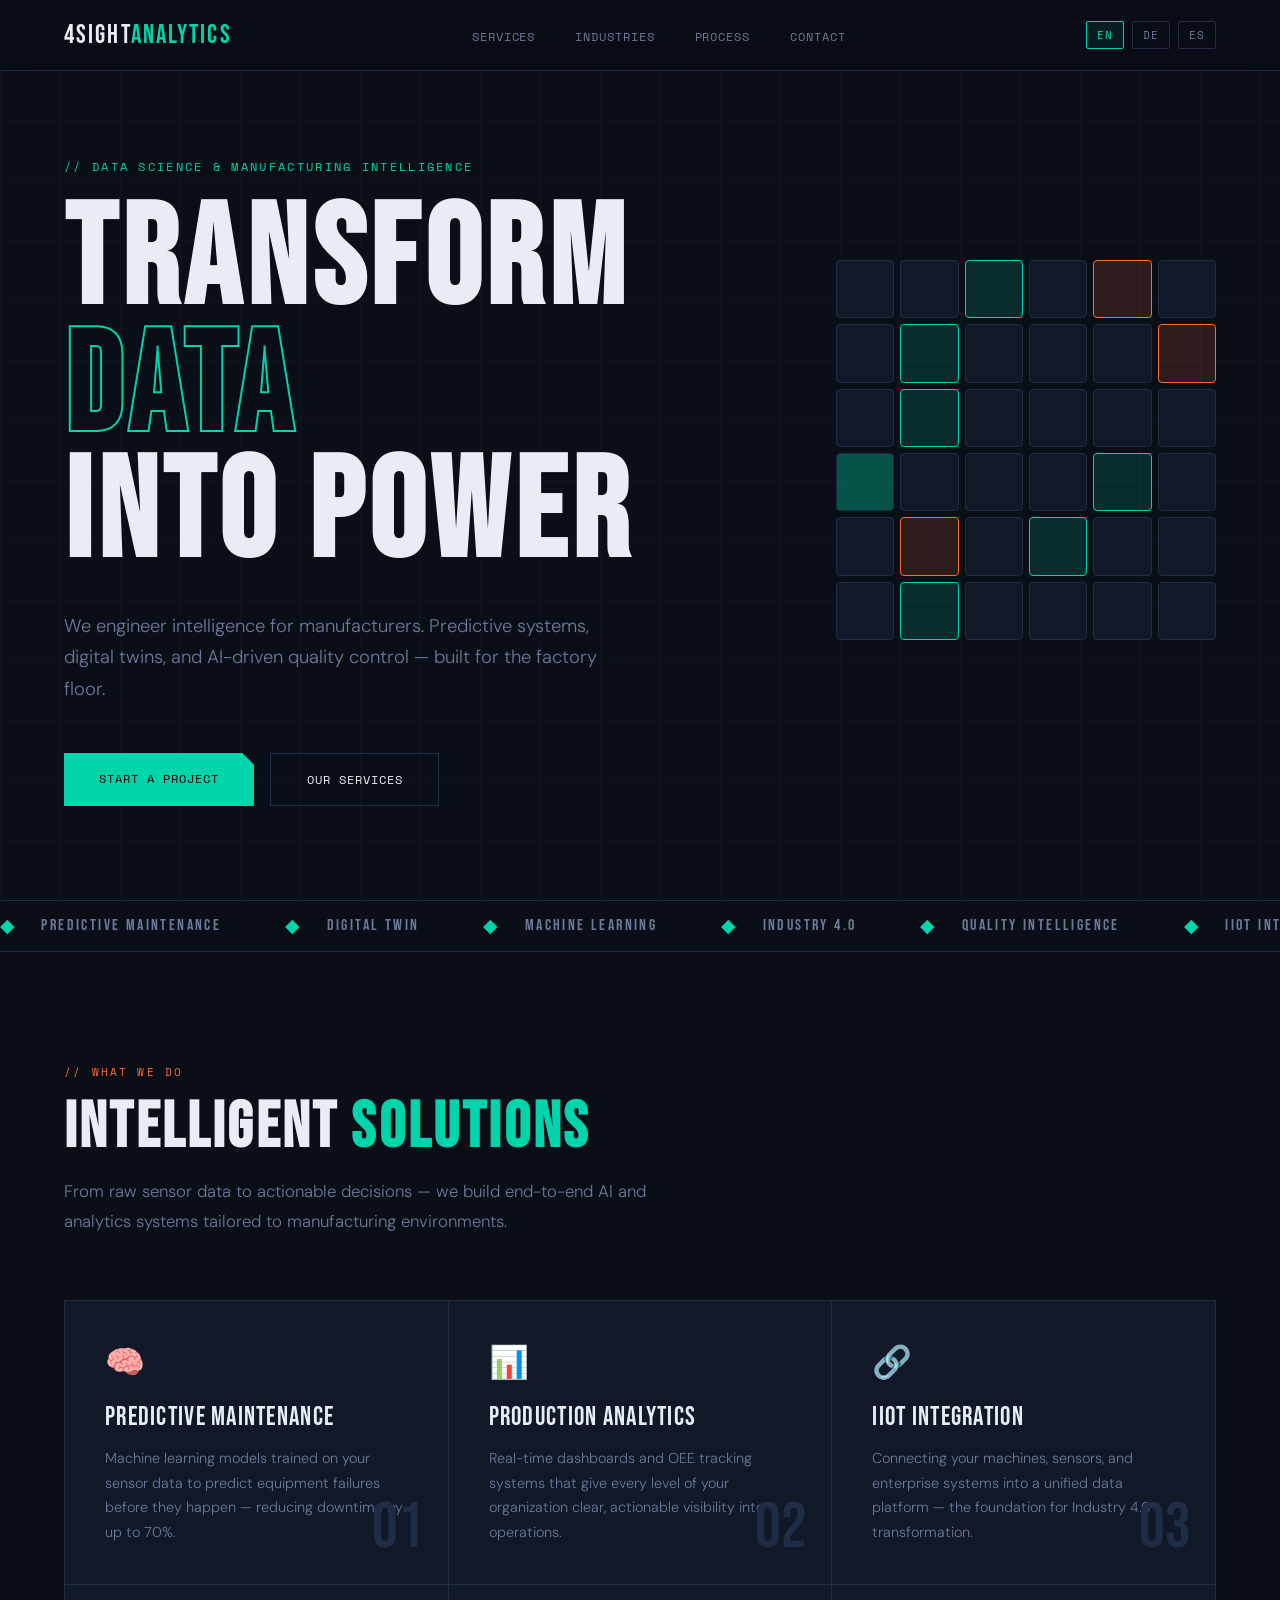
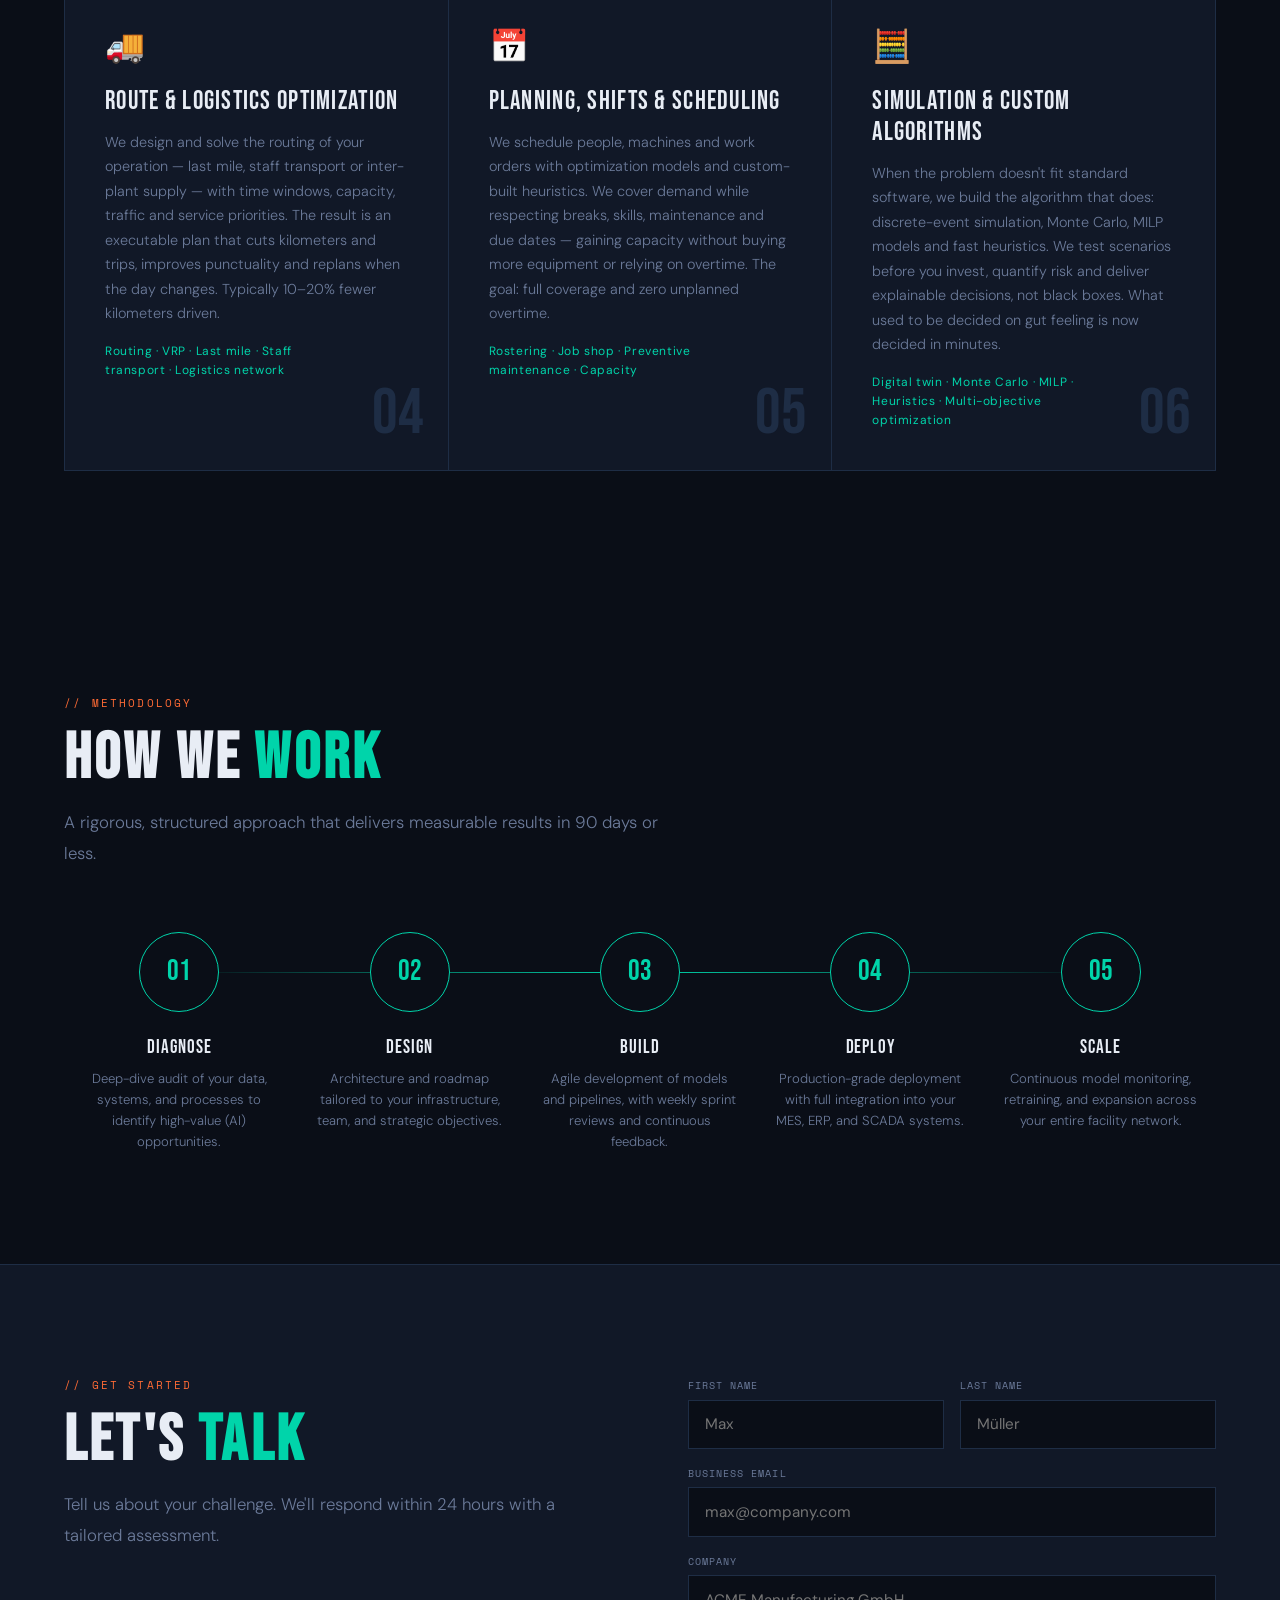
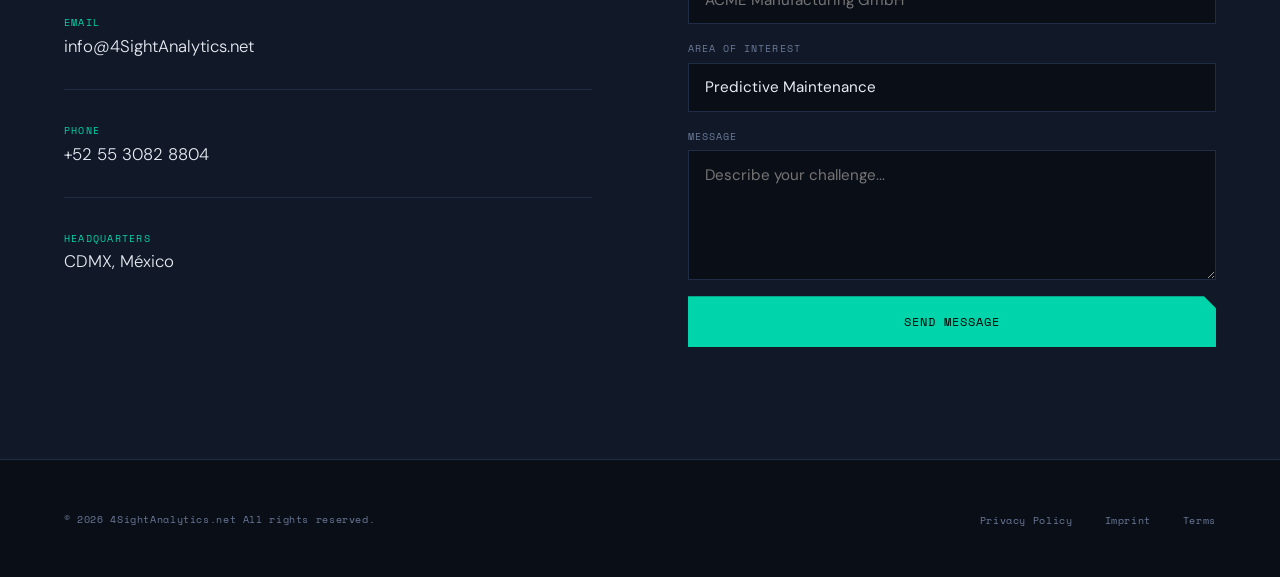
==== commit 5e167fc6: "added new services, now 9 services are offered, changed numbering" ====
--- a/index.html
+++ b/index.html
@@ -98,13 +98,13 @@
       <span class="service-icon">📊</span>
       <div class="service-title" data-i18n="services.s4.title">Production Analytics</div>
       <p class="service-desc" data-i18n="services.s4.desc">Real-time dashboards and OEE tracking systems that give every level of your organization clear, actionable visibility into operations.</p>
-      <span class="service-num">04</span>
+      <span class="service-num">02</span>
     </div>
     <div class="service-card reveal">
       <span class="service-icon">🔗</span>
       <div class="service-title" data-i18n="services.s5.title">IIoT Integration</div>
       <p class="service-desc" data-i18n="services.s5.desc">Connecting your machines, sensors, and enterprise systems into a unified data platform — the foundation for Industry 4.0 transformation.</p>
-      <span class="service-num">05</span>
+      <span class="service-num">03</span>
     </div>
     <!--
     <div class="service-card reveal">
@@ -119,21 +119,21 @@
       <div class="service-title" data-i18n="services.s7.title">Route &amp; Logistics Optimization</div>
       <p class="service-desc" data-i18n="services.s7.desc">We design and solve the routing of your operation — last mile, staff transport or inter-plant supply — with time windows, capacity, traffic and service priorities. The result is an executable plan that cuts kilometers and trips, improves punctuality and replans when the day changes. Typically 10–20% fewer kilometers driven.</p>
       <div class="service-tags" data-i18n="services.s7.tags">Routing · VRP · Last mile · Staff transport · Logistics network</div>
-      <span class="service-num">07</span>
+      <span class="service-num">04</span>
     </div>
     <div class="service-card reveal">
       <span class="service-icon">📅</span>
       <div class="service-title" data-i18n="services.s8.title">Planning, Shifts &amp; Scheduling</div>
       <p class="service-desc" data-i18n="services.s8.desc">We schedule people, machines and work orders with optimization models and custom-built heuristics. We cover demand while respecting breaks, skills, maintenance and due dates — gaining capacity without buying more equipment or relying on overtime. The goal: full coverage and zero unplanned overtime.</p>
       <div class="service-tags" data-i18n="services.s8.tags">Rostering · Job shop · Preventive maintenance · Capacity</div>
-      <span class="service-num">08</span>
+      <span class="service-num">05</span>
     </div>
     <div class="service-card reveal">
       <span class="service-icon">🧮</span>
       <div class="service-title" data-i18n="services.s9.title">Simulation &amp; Custom Algorithms</div>
       <p class="service-desc" data-i18n="services.s9.desc">When the problem doesn't fit standard software, we build the algorithm that does: discrete-event simulation, Monte Carlo, MILP models and fast heuristics. We test scenarios before you invest, quantify risk and deliver explainable decisions, not black boxes. What used to be decided on gut feeling is now decided in minutes.</p>
       <div class="service-tags" data-i18n="services.s9.tags">Digital twin · Monte Carlo · MILP · Heuristics · Multi-objective optimization</div>
-      <span class="service-num">09</span>
+      <span class="service-num">06</span>
     </div>
   </div>
 </section>
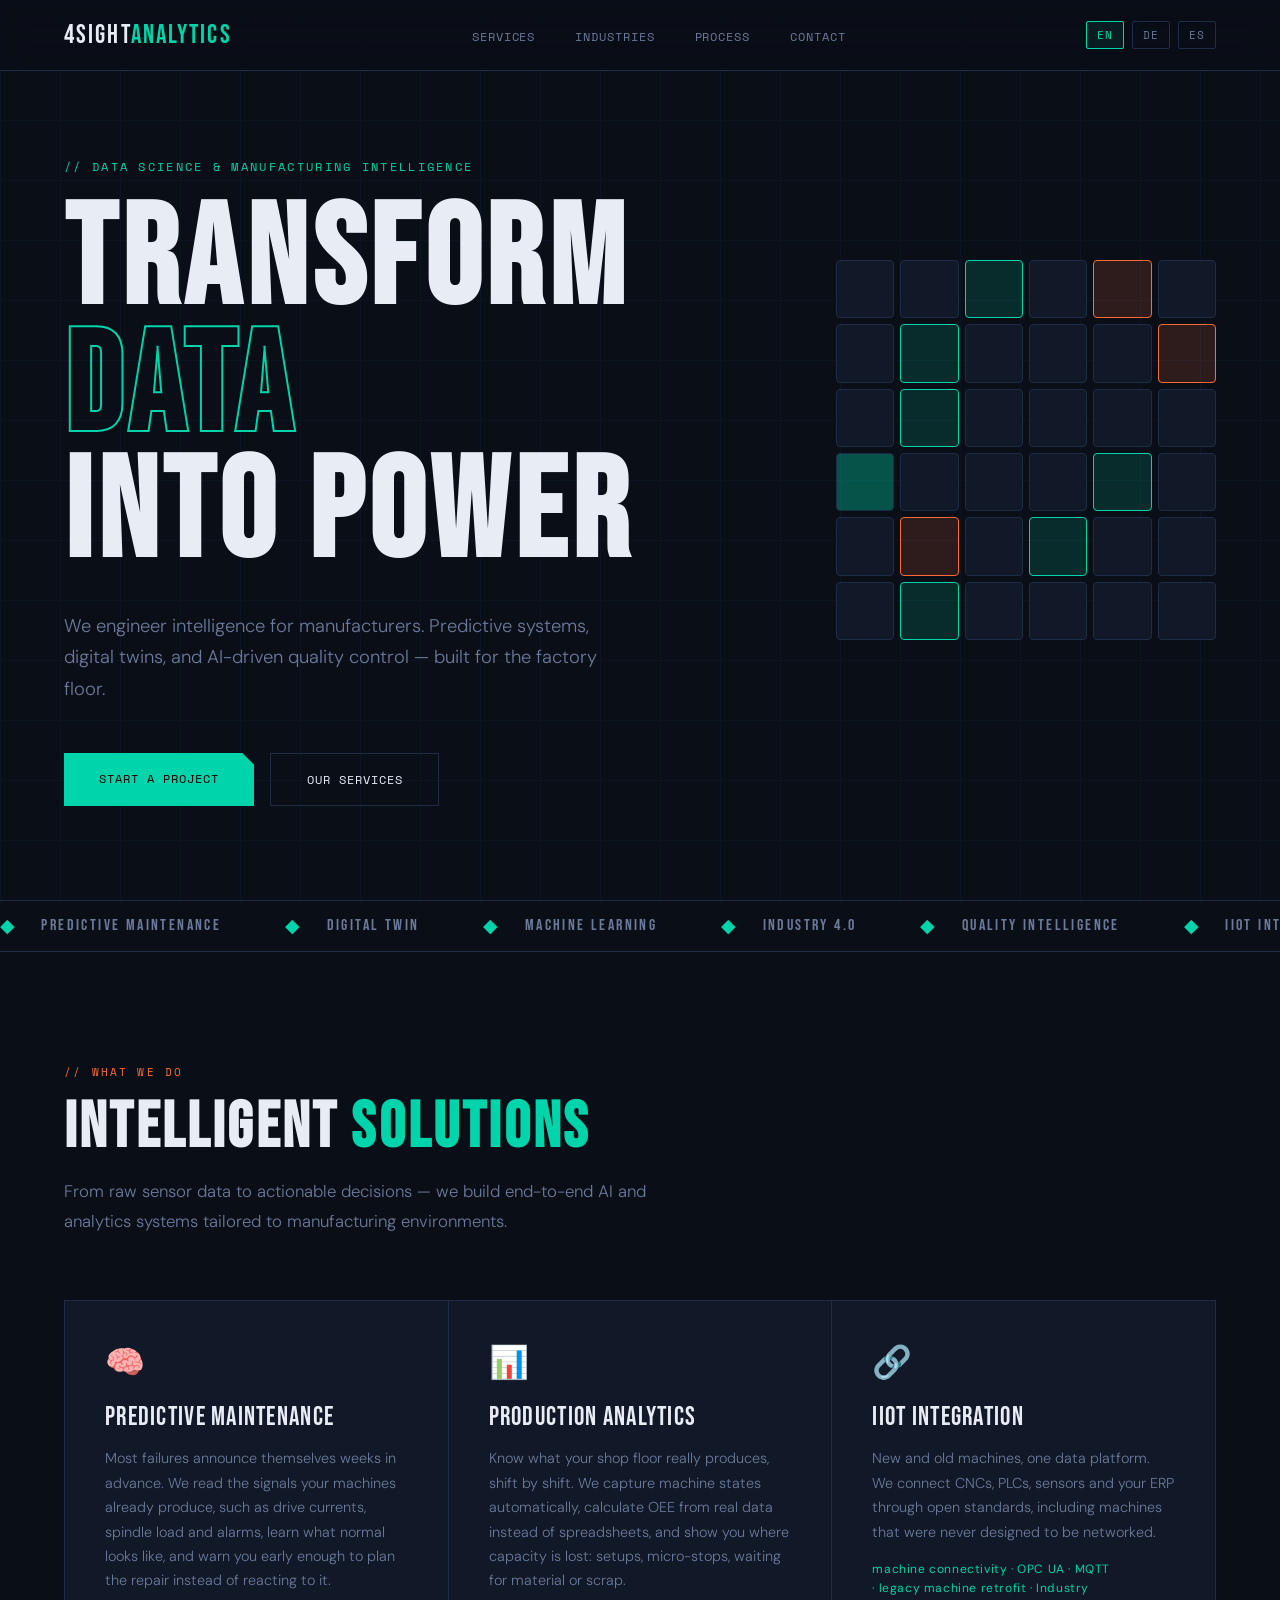
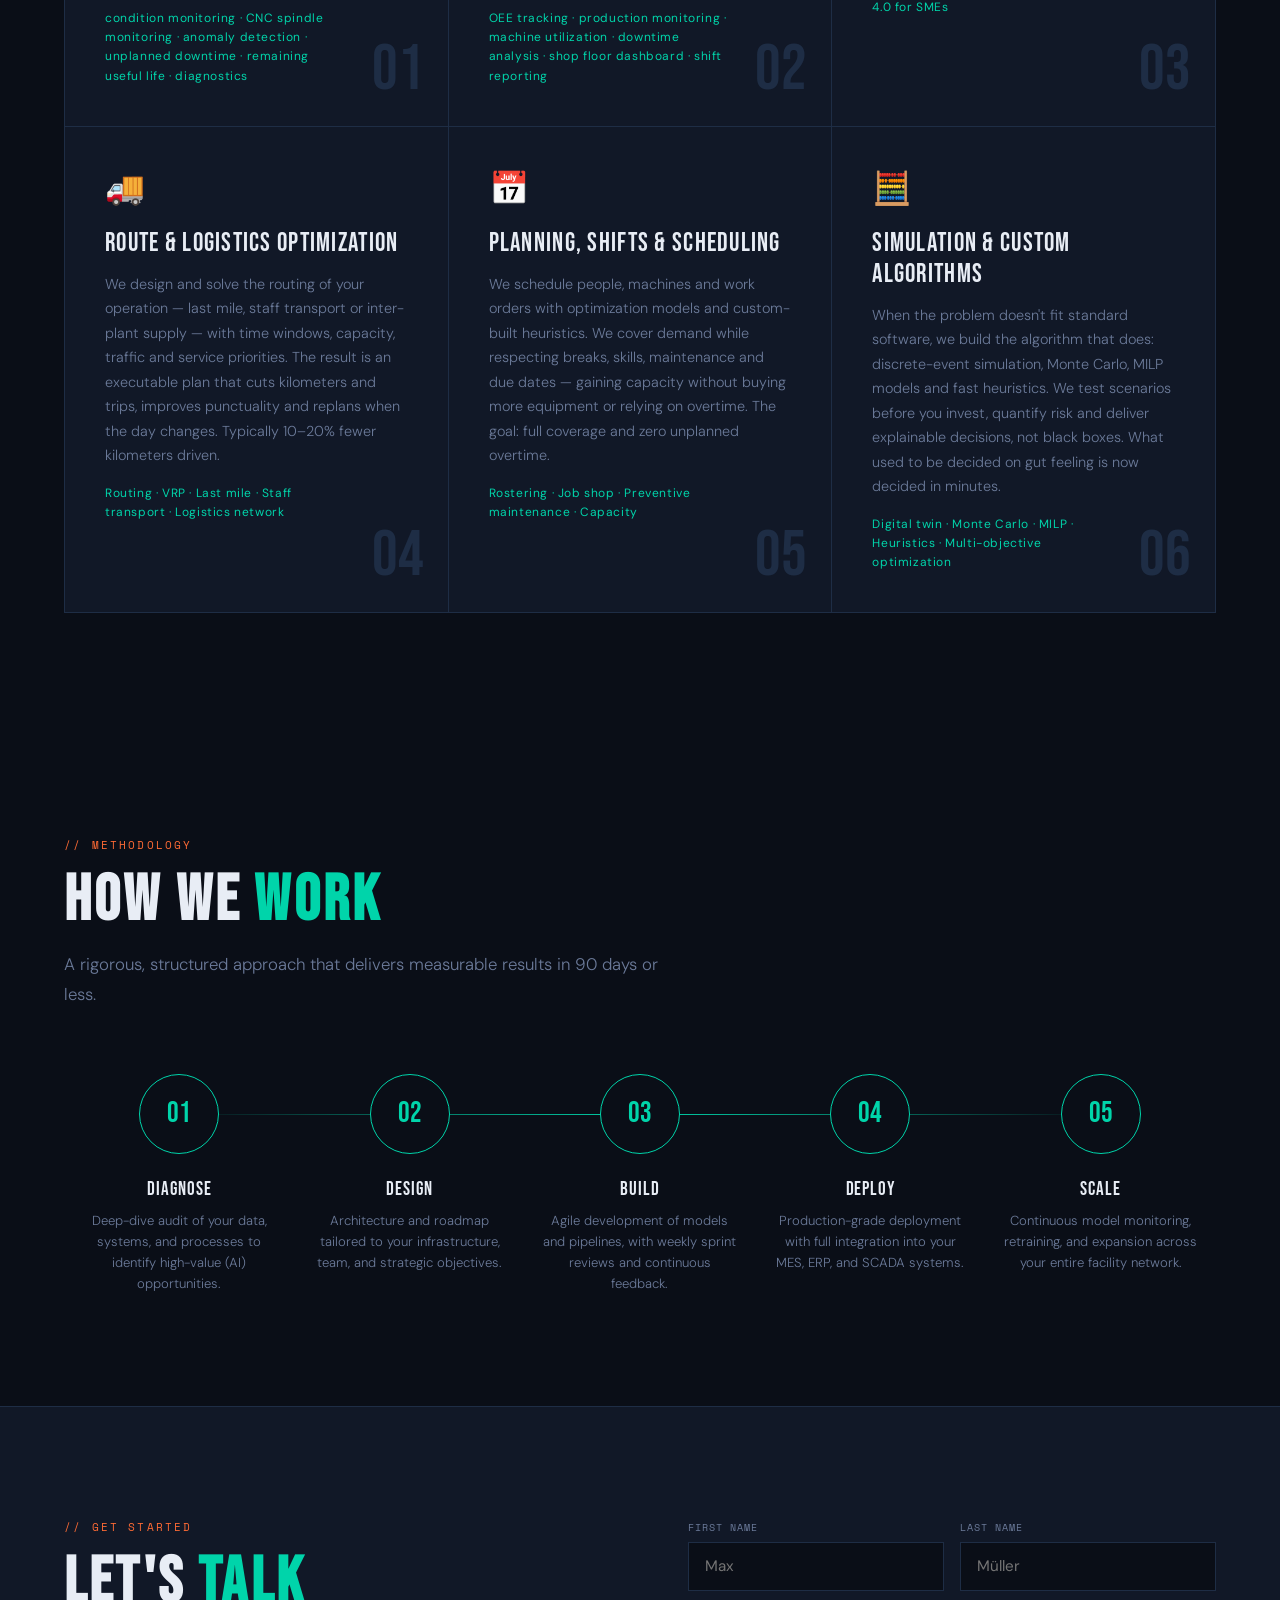
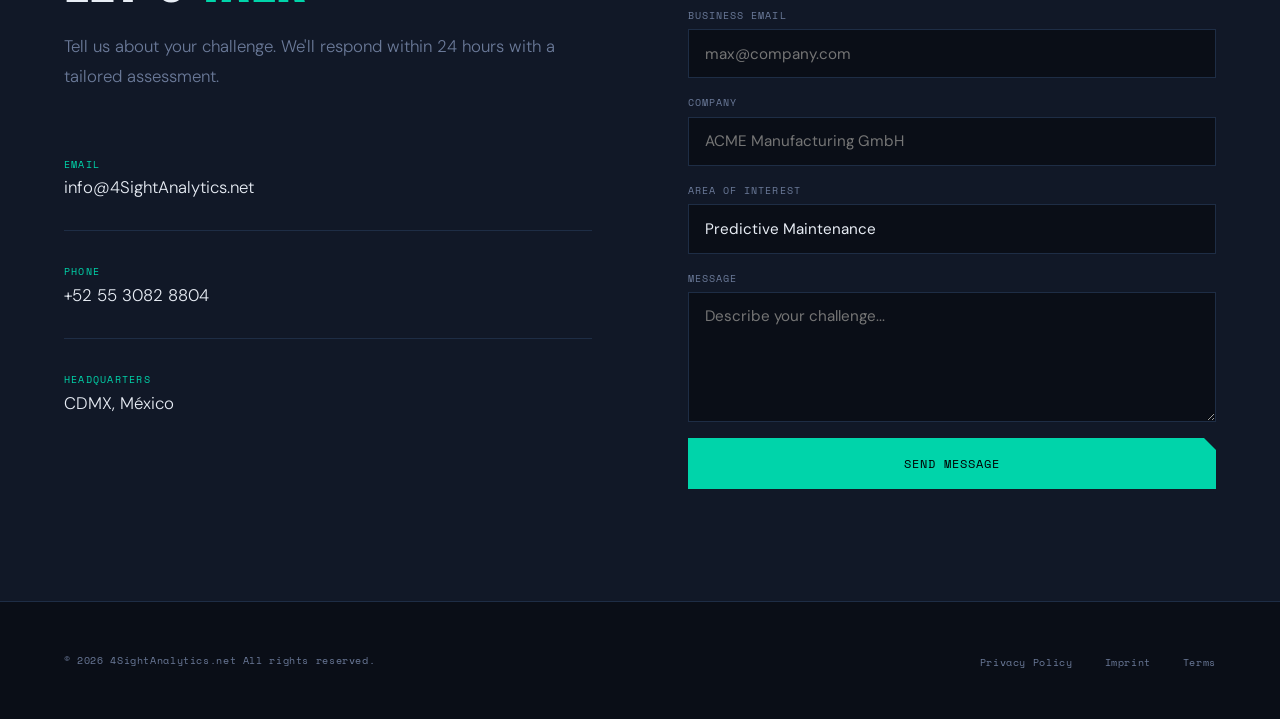
==== commit 932e5cb7: "changed descriptions fo the services 1, 2 and 3" ====
--- a/index.html
+++ b/index.html
@@ -77,7 +77,8 @@
     <div class="service-card reveal">
       <span class="service-icon">🧠</span>
       <div class="service-title" data-i18n="services.s1.title">Predictive Maintenance</div>
-      <p class="service-desc" data-i18n="services.s1.desc">Machine learning models trained on your sensor data to predict equipment failures before they happen — reducing downtime by up to 70%.</p>
+      <p class="service-desc" data-i18n="services.s1.desc">Most failures announce themselves weeks in advance. We read the signals your machines already produce, such as drive currents, spindle load and alarms, learn what normal looks like, and warn you early enough to plan the repair instead of reacting to it.</p>
+      <div class="service-tags" data-i18n="services.s1.tags">condition monitoring · CNC spindle monitoring · anomaly detection · unplanned downtime · remaining useful life · diagnostics</div>
       <span class="service-num">01</span>
     </div>
     <!--
@@ -97,13 +98,15 @@
     <div class="service-card reveal">
       <span class="service-icon">📊</span>
       <div class="service-title" data-i18n="services.s4.title">Production Analytics</div>
-      <p class="service-desc" data-i18n="services.s4.desc">Real-time dashboards and OEE tracking systems that give every level of your organization clear, actionable visibility into operations.</p>
+      <p class="service-desc" data-i18n="services.s4.desc">Know what your shop floor really produces, shift by shift. We capture machine states automatically, calculate OEE from real data instead of spreadsheets, and show you where capacity is lost: setups, micro-stops, waiting for material or scrap.</p>
+      <div class="service-tags" data-i18n="services.s4.tags">OEE tracking · production monitoring · machine utilization · downtime analysis · shop floor dashboard · shift reporting</div>
       <span class="service-num">02</span>
     </div>
     <div class="service-card reveal">
       <span class="service-icon">🔗</span>
       <div class="service-title" data-i18n="services.s5.title">IIoT Integration</div>
-      <p class="service-desc" data-i18n="services.s5.desc">Connecting your machines, sensors, and enterprise systems into a unified data platform — the foundation for Industry 4.0 transformation.</p>
+      <p class="service-desc" data-i18n="services.s5.desc">New and old machines, one data platform. We connect CNCs, PLCs, sensors and your ERP through open standards, including machines that were never designed to be networked.</p>
+      <div class="service-tags" data-i18n="services.s5.tags">machine connectivity · OPC UA · MQTT · legacy machine retrofit · Industry 4.0 for SMEs</div>
       <span class="service-num">03</span>
     </div>
     <!--
@@ -332,15 +335,18 @@
     "services.h2": "INTELLIGENT <span>SOLUTIONS</span>",
     "services.intro": "From raw sensor data to actionable decisions — we build end-to-end AI and analytics systems tailored to manufacturing environments.",
     "services.s1.title": "Predictive Maintenance",
-    "services.s1.desc": "Machine learning models trained on your sensor data to predict equipment failures before they happen — reducing downtime by up to 70%.",
+    "services.s1.desc": "Most failures announce themselves weeks in advance. We read the signals your machines already produce, such as drive currents, spindle load and alarms, learn what normal looks like, and warn you early enough to plan the repair instead of reacting to it.",
+    "services.s1.tags": "condition monitoring · CNC spindle monitoring · anomaly detection · unplanned downtime · remaining useful life · diagnostics",
     "services.s2.title": "Digital Twin",
     "services.s2.desc": "Real-time virtual replicas of your production lines. Simulate, optimize, and test changes in a risk-free environment.",
     "services.s3.title": "Quality Intelligence",
     "services.s3.desc": "Computer vision and statistical process control systems that detect defects at microscopic scale — faster and more reliably than manual inspection.",
     "services.s4.title": "Production Analytics",
-    "services.s4.desc": "Real-time dashboards and OEE tracking systems that give every level of your organization clear, actionable visibility into operations.",
+    "services.s4.desc": "Know what your shop floor really produces, shift by shift. We capture machine states automatically, calculate OEE from real data instead of spreadsheets, and show you where capacity is lost: setups, micro-stops, waiting for material or scrap.",
+    "services.s4.tags": "OEE tracking · production monitoring · machine utilization · downtime analysis · shop floor dashboard · shift reporting",
     "services.s5.title": "IIoT Integration",
-    "services.s5.desc": "Connecting your machines, sensors, and enterprise systems into a unified data platform — the foundation for Industry 4.0 transformation.",
+    "services.s5.desc": "New and old machines, one data platform. We connect CNCs, PLCs, sensors and your ERP through open standards, including machines that were never designed to be networked.",
+    "services.s5.tags": "machine connectivity · OPC UA · MQTT · legacy machine retrofit · Industry 4.0 for SMEs",
     "services.s6.title": "AI Strategy",
     "services.s6.desc": "Executive-level roadmaps and maturity assessments to build a sustainable, competitive AI-driven manufacturing capability.",
     "services.s7.title": "Route & Logistics Optimization",
@@ -410,15 +416,18 @@
     "services.h2": "INTELLIGENTE <span>LÖSUNGEN</span>",
     "services.intro": "Von Rohdaten bis zur Entscheidung — wir bauen durchgängige KI- und Analysesysteme für die Fertigungsindustrie.",
     "services.s1.title": "Vorausschauende Wartung",
-    "services.s1.desc": "Machine-Learning-Modelle, trainiert auf Ihren Sensordaten, prognostizieren Anlagenausfälle bevor sie auftreten — bis zu 70 % weniger Stillstandzeiten.",
+    "services.s1.desc": "Die meisten Ausfälle kündigen sich Wochen im Voraus an. Wir lesen die Signale, die Ihre Maschinen ohnehin liefern, etwa Antriebsströme, Spindellast und Alarme, lernen, wie der Normalzustand aussieht, und warnen Sie früh genug, um die Reparatur zu planen, statt nur zu reagieren.",
+    "services.s1.tags": "Zustandsüberwachung · CNC-Spindelüberwachung · Anomalieerkennung · ungeplante Stillstände · Restlebensdauer · Diagnose",
     "services.s2.title": "Digitaler Zwilling",
     "services.s2.desc": "Virtuelle Echtzeit-Abbilder Ihrer Produktionslinien. Simulieren, optimieren und testen Sie Veränderungen risikofrei.",
     "services.s3.title": "Qualitätsintelligenz",
     "services.s3.desc": "Computer-Vision- und SPC-Systeme, die Defekte auf mikroskopischer Ebene erkennen — schneller und zuverlässiger als manuelle Inspektion.",
     "services.s4.title": "Produktionsanalytik",
-    "services.s4.desc": "Echtzeit-Dashboards und OEE-Tracking-Systeme für klare, handlungsfähige Transparenz auf allen Unternehmensebenen.",
+    "services.s4.desc": "Wissen, was Ihre Fertigung wirklich produziert, Schicht für Schicht. Wir erfassen Maschinenzustände automatisch, berechnen die OEE aus echten Daten statt aus Tabellen und zeigen Ihnen, wo Kapazität verloren geht: Rüstzeiten, Kurzstillstände, Warten auf Material oder Ausschuss.",
+    "services.s4.tags": "OEE-Erfassung · Produktionsüberwachung · Maschinenauslastung · Stillstandsanalyse · Shopfloor-Dashboard · Schichtberichte",
     "services.s5.title": "IIoT-Integration",
-    "services.s5.desc": "Verbindung Ihrer Maschinen, Sensoren und ERP-Systeme zu einer einheitlichen Datenplattform — die Grundlage für Industrie 4.0.",
+    "services.s5.desc": "Neue und alte Maschinen, eine Datenplattform. Wir verbinden CNC-Maschinen, SPS, Sensoren und Ihr ERP über offene Standards, auch Maschinen, die nie für eine Vernetzung ausgelegt waren.",
+    "services.s5.tags": "Maschinenanbindung · OPC UA · MQTT · Retrofit von Bestandsmaschinen · Industrie 4.0 für KMU",
     "services.s6.title": "KI-Strategie",
     "services.s6.desc": "Roadmaps und Reifegradbewertungen auf Führungsebene für eine nachhaltige, wettbewerbsfähige KI-Kompetenz.",
     "services.s7.title": "Routen- & Logistikoptimierung",
@@ -488,15 +497,18 @@
     "services.h2": "SOLUCIONES <span>INTELIGENTES</span>",
     "services.intro": "De datos brutos a decisiones accionables — construimos sistemas de IA y analítica de extremo a extremo para entornos de fabricación.",
     "services.s1.title": "Mantenimiento Predictivo",
-    "services.s1.desc": "Modelos de machine learning entrenados con sus datos de sensores para predecir fallos de equipos antes de que ocurran — reduciendo el tiempo de inactividad hasta un 70%.",
+    "services.s1.desc": "La mayoría de las fallas se anuncian con semanas de anticipación. Leemos las señales que sus máquinas ya producen, como corrientes de accionamiento, carga del husillo y alarmas, aprendemos cómo luce la operación normal y le avisamos con suficiente antelación para planear la reparación en lugar de reaccionar ante ella.",
+    "services.s1.tags": "monitoreo de condición · monitoreo de husillos CNC · detección de anomalías · paros no planificados · vida útil remanente · diagnóstico",
     "services.s2.title": "Gemelo Digital",
     "services.s2.desc": "Réplicas virtuales en tiempo real de sus líneas de producción. Simule, optimice y pruebe cambios en un entorno sin riesgos.",
     "services.s3.title": "Inteligencia de Calidad",
     "services.s3.desc": "Sistemas de visión artificial y control estadístico de procesos que detectan defectos a escala microscópica — más rápido y fiable que la inspección manual.",
     "services.s4.title": "Analítica de Producción",
-    "services.s4.desc": "Dashboards en tiempo real y seguimiento OEE que brindan a cada nivel de su organización visibilidad clara y accionable.",
+    "services.s4.desc": "Sepa lo que su planta realmente produce, turno por turno. Capturamos automáticamente los estados de las máquinas, calculamos el OEE con datos reales en lugar de hojas de cálculo y le mostramos dónde se pierde capacidad: cambios de formato, microparos, espera de material o scrap.",
+    "services.s4.tags": "seguimiento de OEE · monitoreo de producción · utilización de máquinas · análisis de paros · dashboard de piso · reportes por turno",
     "services.s5.title": "Integración IIoT",
-    "services.s5.desc": "Conectamos sus máquinas, sensores y sistemas empresariales en una plataforma de datos unificada — la base para la transformación Industria 4.0.",
+    "services.s5.desc": "Máquinas nuevas y antiguas, una sola plataforma de datos. Conectamos CNCs, PLCs, sensores y su ERP mediante estándares abiertos, incluso máquinas que nunca fueron diseñadas para estar en red.",
+    "services.s5.tags": "conectividad de máquinas · OPC UA · MQTT · retrofit de máquinas existentes · Industria 4.0 para PyMEs",
     "services.s6.title": "Estrategia de IA",
     "services.s6.desc": "Hojas de ruta y evaluaciones de madurez a nivel ejecutivo para construir una capacidad de fabricación impulsada por IA sostenible y competitiva.",
     "services.s7.title": "Optimización de Rutas y Logística",
